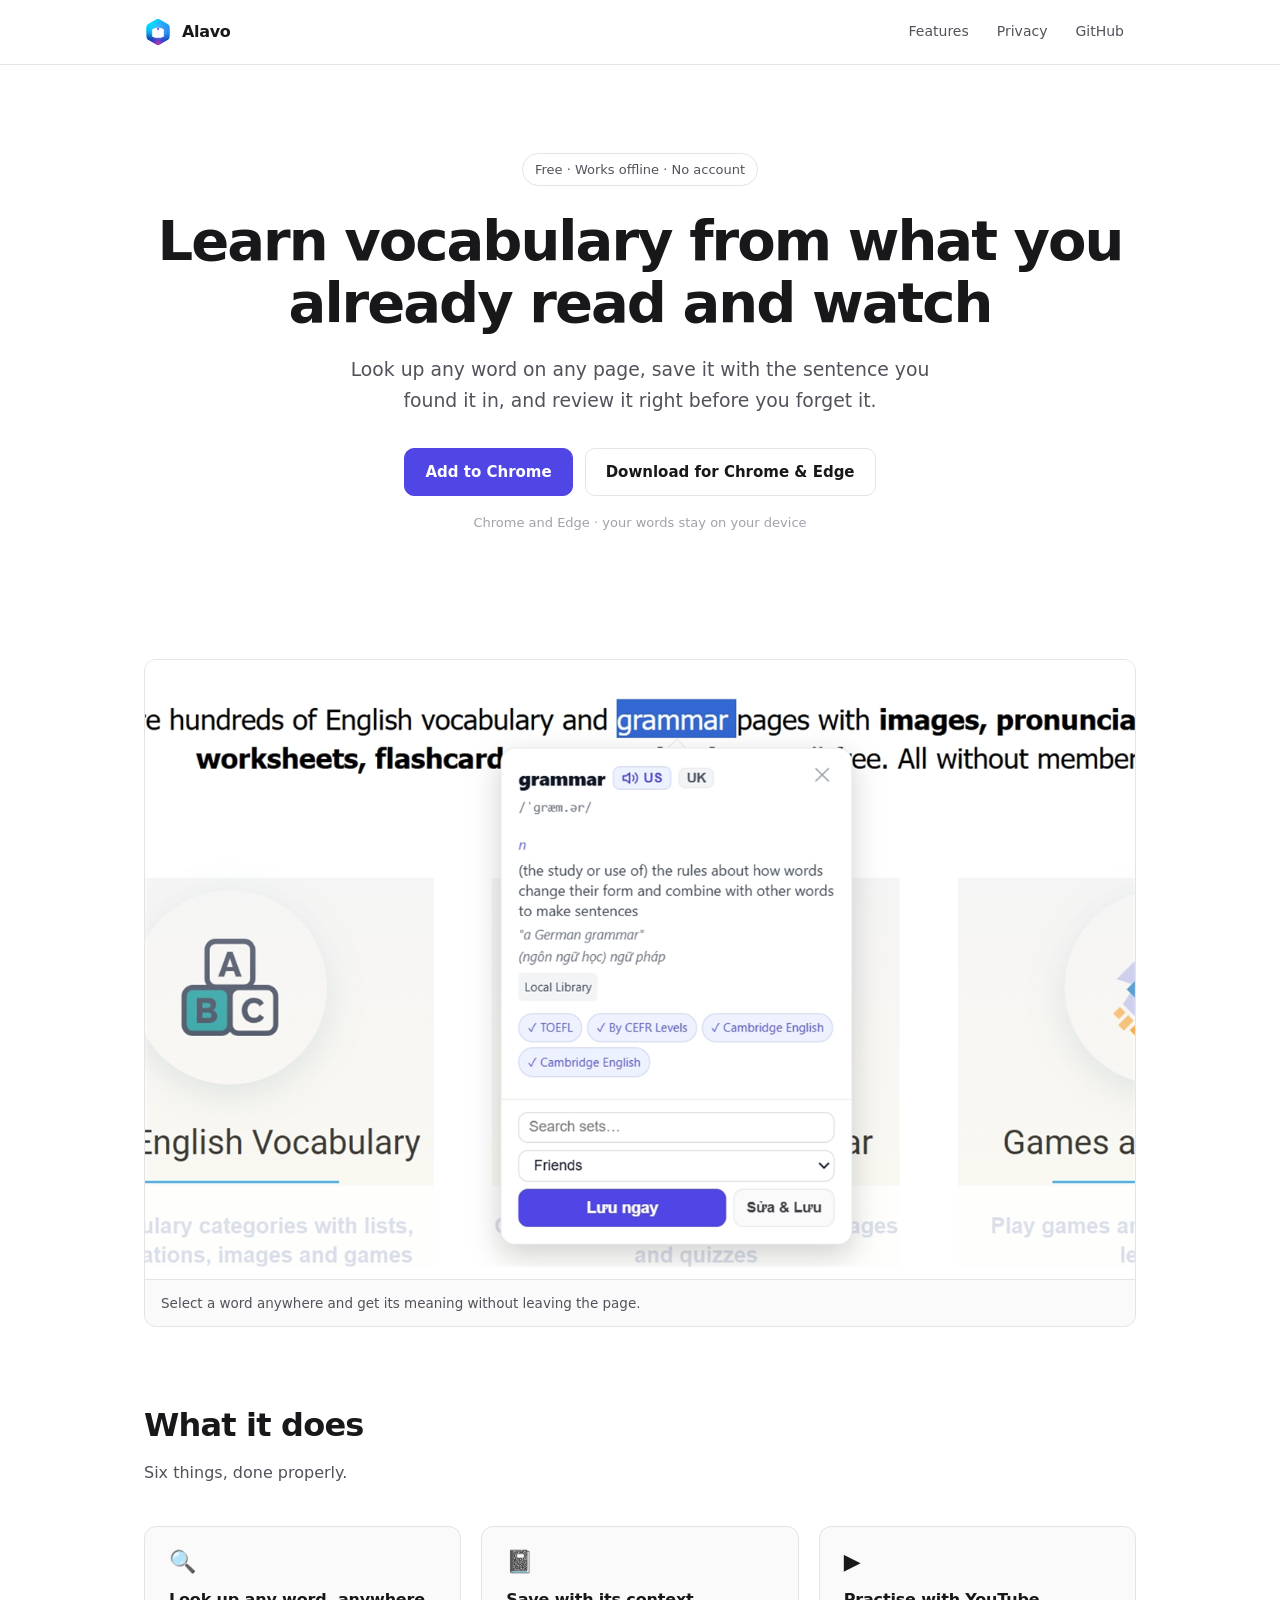
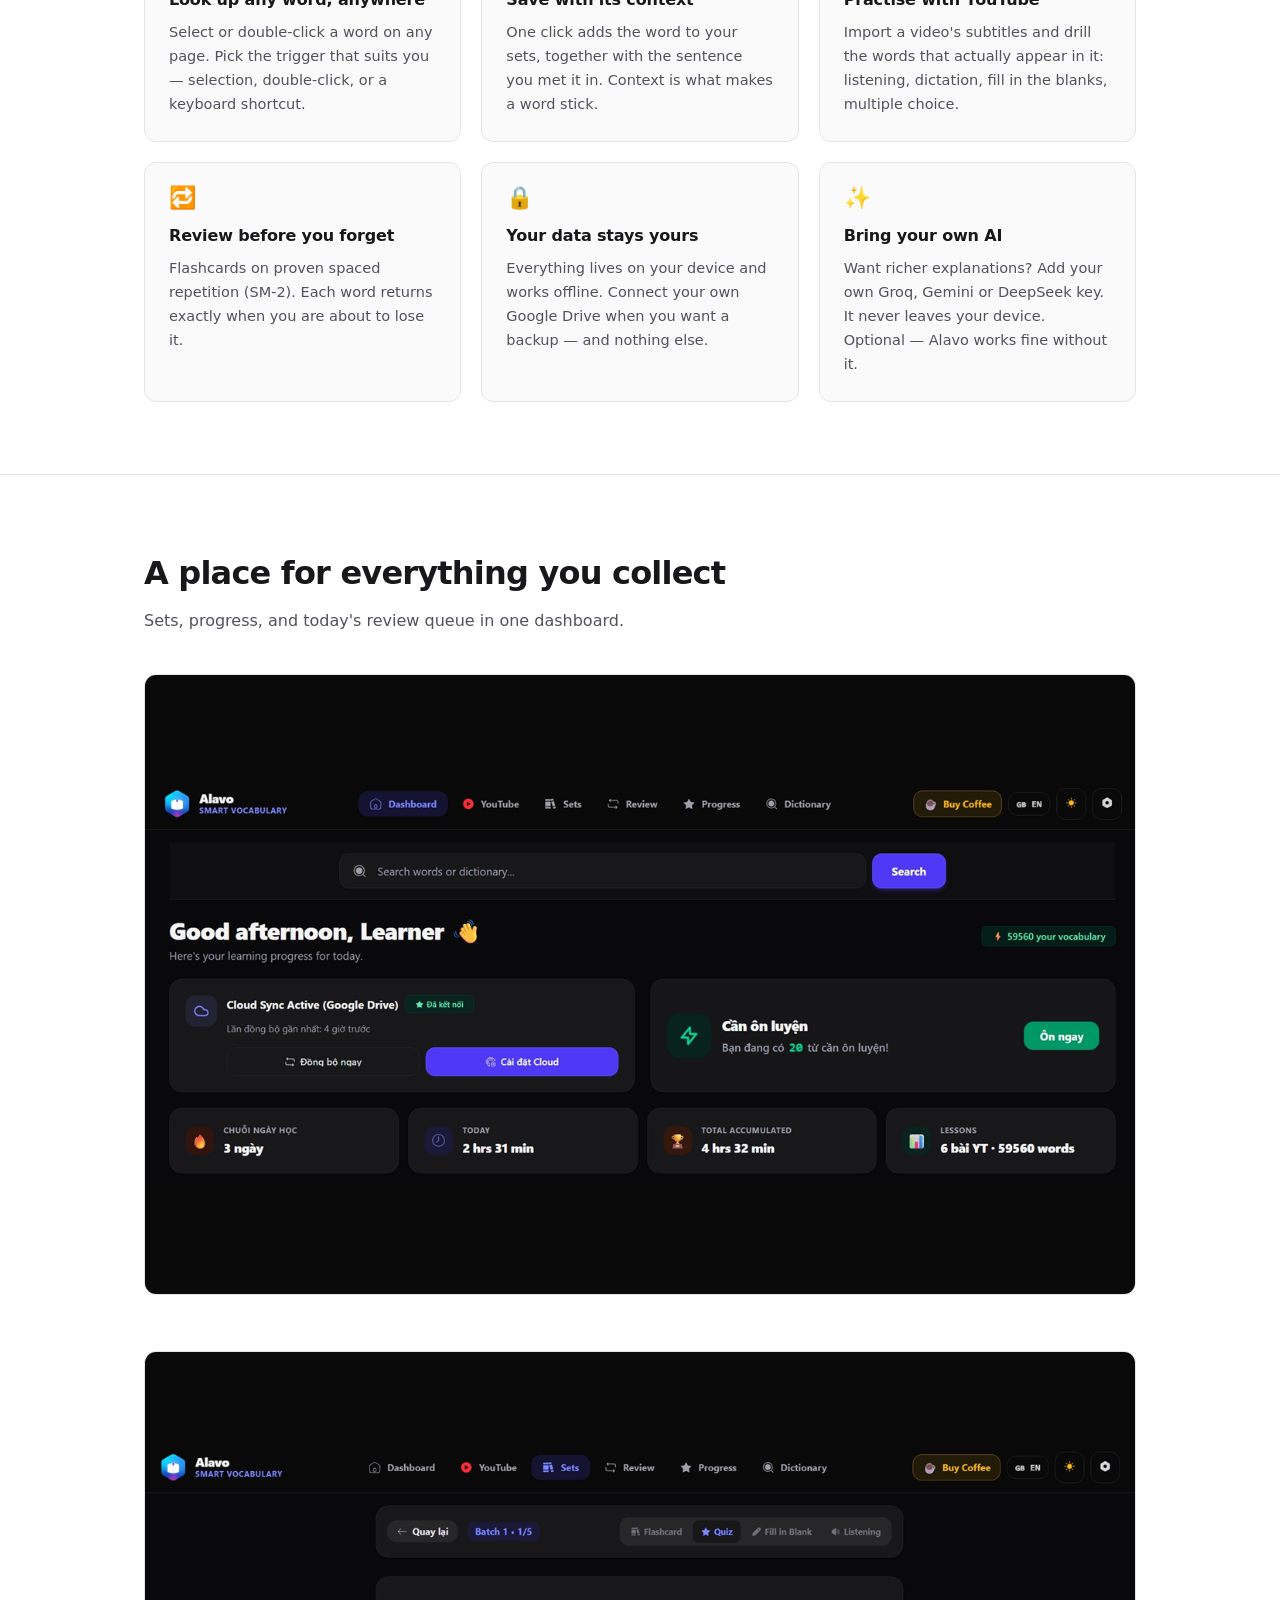
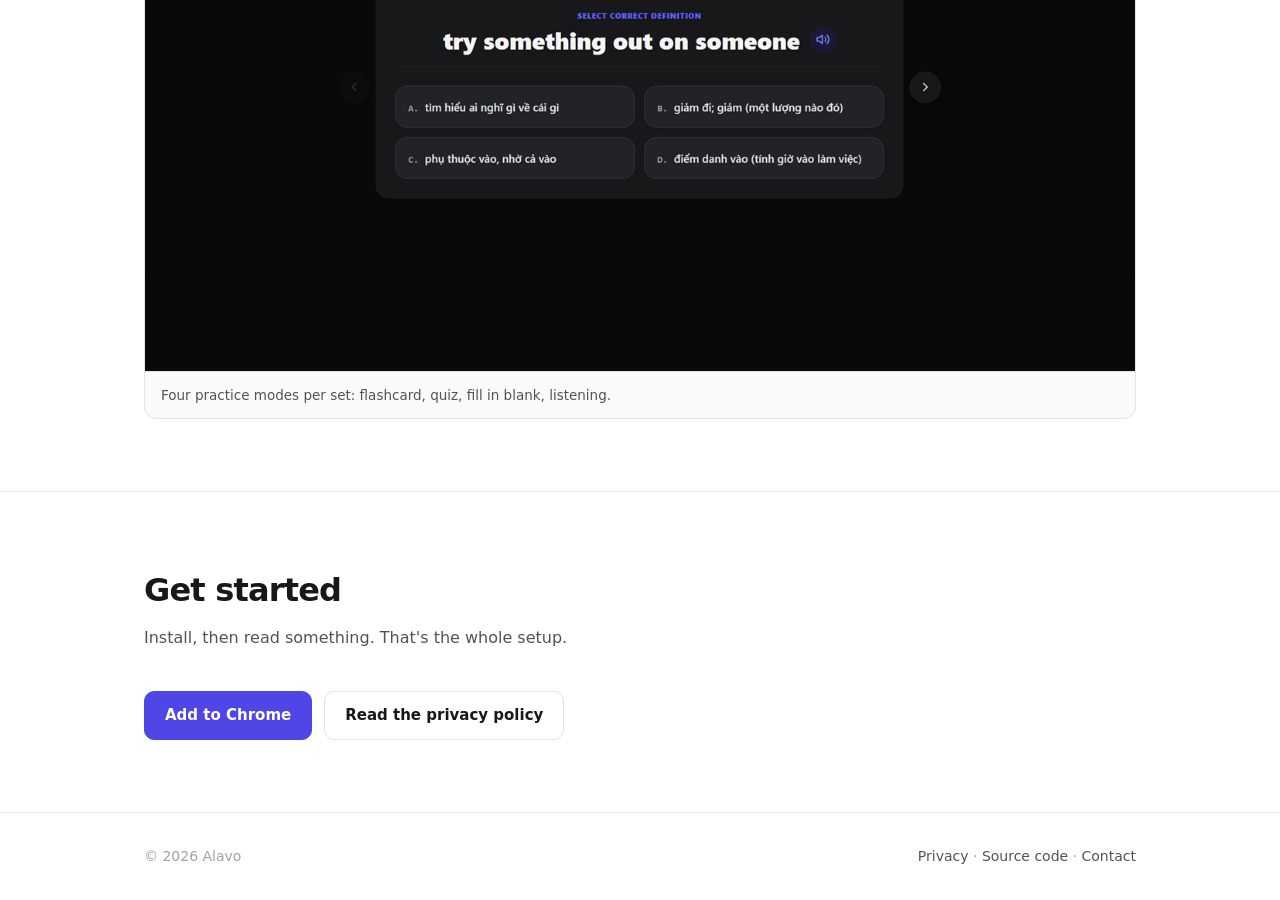
==== index.html @ e6dc589e "feat: landing page + privacy policy with GitHub Pages deploy Static site, no build step: index.html," ====
<!doctype html>
<html lang="en">
<head>
  <meta charset="utf-8">
  <meta name="viewport" content="width=device-width, initial-scale=1">
  <title>Alavo — Smart Vocabulary Learning</title>
  <meta name="description" content="Look up words on any page or YouTube video, save them to your notebook, and review each one right before you forget it. Free, offline-first, no account needed.">
  <link rel="icon" href="assets/logo.svg">
  <link rel="stylesheet" href="styles.css">
</head>
<body>

<header>
  <div class="wrap header-inner">
    <a class="brand" href="./">
      <img src="assets/logo.svg" alt="">
      Alavo
    </a>
    <nav>
      <a href="#features">Features</a>
      <a href="privacy.html">Privacy</a>
      <a href="https://github.com/HoangCaoPhi/vocabmaster-local">GitHub</a>
    </nav>
  </div>
</header>

<main>
  <div class="wrap">
    <div class="hero">
      <span class="badge">Free · Works offline · No account</span>
      <h1>Learn vocabulary from what you already read and watch</h1>
      <p class="lead">
        Look up any word on any page, save it with the sentence you found it in, and review it
        right before you forget it.
      </p>
      <div class="cta">
        <a class="btn btn-primary" href="https://chromewebstore.google.com/detail/conipkingmplphabcmllnggkppalmagj">
          Add to Chrome
        </a>
        <a class="btn btn-ghost" href="https://github.com/HoangCaoPhi/vocabmaster-local/releases/latest">
          Download for Chrome &amp; Edge
        </a>
      </div>
      <p class="cta-note">Chrome and Edge · your words stay on your device</p>
    </div>

    <figure class="shot">
      <img src="assets/shot-lookup.png" width="1280" height="800"
           alt="A word lookup card opened over a web page, showing the pronunciation, definition and a Save button.">
      <figcaption>Select a word anywhere and get its meaning without leaving the page.</figcaption>
    </figure>
  </div>

  <section id="features">
    <div class="wrap">
      <h2>What it does</h2>
      <p class="section-lead">Six things, done properly.</p>
      <div class="grid">
        <div class="card">
          <span class="icon">🔍</span>
          <h3>Look up any word, anywhere</h3>
          <p>Select or double-click a word on any page. Pick the trigger that suits you —
            selection, double-click, or a keyboard shortcut.</p>
        </div>
        <div class="card">
          <span class="icon">📓</span>
          <h3>Save with its context</h3>
          <p>One click adds the word to your sets, together with the sentence you met it in.
            Context is what makes a word stick.</p>
        </div>
        <div class="card">
          <span class="icon">▶️</span>
          <h3>Practise with YouTube</h3>
          <p>Import a video's subtitles and drill the words that actually appear in it:
            listening, dictation, fill in the blanks, multiple choice.</p>
        </div>
        <div class="card">
          <span class="icon">🔁</span>
          <h3>Review before you forget</h3>
          <p>Flashcards on proven spaced repetition (SM-2). Each word returns exactly when
            you are about to lose it.</p>
        </div>
        <div class="card">
          <span class="icon">🔒</span>
          <h3>Your data stays yours</h3>
          <p>Everything lives on your device and works offline. Connect your own Google Drive
            when you want a backup — and nothing else.</p>
        </div>
        <div class="card">
          <span class="icon">✨</span>
          <h3>Bring your own AI</h3>
          <p>Want richer explanations? Add your own Groq, Gemini or DeepSeek key. It never
            leaves your device. Optional — Alavo works fine without it.</p>
        </div>
      </div>
    </div>
  </section>

  <section>
    <div class="wrap">
      <h2>A place for everything you collect</h2>
      <p class="section-lead">Sets, progress, and today's review queue in one dashboard.</p>
      <figure class="shot" style="margin-top:0">
        <img src="assets/shot-dashboard.png" width="1280" height="800"
             alt="The Alavo dashboard showing Google Drive sync status, a learning streak, time studied and words due for review.">
      </figure>
      <figure class="shot">
        <img src="assets/shot-quiz.png" width="1280" height="800"
             alt="A quiz asking for the correct definition of an English phrase, with four answer choices.">
        <figcaption>Four practice modes per set: flashcard, quiz, fill in blank, listening.</figcaption>
      </figure>
    </div>
  </section>

  <section>
    <div class="wrap">
      <h2>Get started</h2>
      <p class="section-lead">Install, then read something. That's the whole setup.</p>
      <div class="cta" style="justify-content:flex-start">
        <a class="btn btn-primary" href="https://chromewebstore.google.com/detail/conipkingmplphabcmllnggkppalmagj">
          Add to Chrome
        </a>
        <a class="btn btn-ghost" href="privacy.html">Read the privacy policy</a>
      </div>
    </div>
  </section>
</main>

<footer>
  <div class="wrap footer-inner">
    <span>© 2026 Alavo</span>
    <span>
      <a href="privacy.html">Privacy</a> ·
      <a href="https://github.com/HoangCaoPhi/vocabmaster-local">Source code</a> ·
      <a href="mailto:hoangcaophi11061999@gmail.com">Contact</a>
    </span>
  </div>
</footer>

</body>
</html>
---- styles.css ----
*, *::before, *::after { box-sizing: border-box; }

:root {
  --bg: #ffffff;
  --bg-soft: #fafafa;
  --fg: #18181b;
  --fg-muted: #52525b;
  --fg-faint: #a1a1aa;
  --line: #e4e4e7;
  --accent: #4f46e5;
  --accent-fg: #ffffff;
  --radius: 12px;
}

@media (prefers-color-scheme: dark) {
  :root {
    --bg: #09090b;
    --bg-soft: #111113;
    --fg: #fafafa;
    --fg-muted: #a1a1aa;
    --fg-faint: #52525b;
    --line: #27272a;
    --accent: #6d63f2;
  }
}

html { -webkit-text-size-adjust: 100%; }

body {
  margin: 0;
  background: var(--bg);
  color: var(--fg);
  font-family: "Inter", "Segoe UI", system-ui, -apple-system, sans-serif;
  font-size: 16px;
  line-height: 1.65;
  -webkit-font-smoothing: antialiased;
}

a { color: inherit; }

.wrap { width: 100%; max-width: 1040px; margin: 0 auto; padding: 0 24px; }

/* ---------- header ---------- */

header {
  position: sticky;
  top: 0;
  z-index: 10;
  background: color-mix(in srgb, var(--bg) 82%, transparent);
  backdrop-filter: blur(12px);
  border-bottom: 1px solid var(--line);
}

.header-inner {
  display: flex;
  align-items: center;
  justify-content: space-between;
  gap: 16px;
  height: 64px;
}

.brand {
  display: flex;
  align-items: center;
  gap: 10px;
  font-weight: 650;
  letter-spacing: -0.02em;
  text-decoration: none;
}

.brand img { width: 28px; height: 28px; }

nav { display: flex; align-items: center; gap: 4px; }

nav a {
  padding: 7px 12px;
  border-radius: 8px;
  color: var(--fg-muted);
  font-size: 14px;
  text-decoration: none;
  transition: background-color .15s, color .15s;
}

nav a:hover { background: var(--bg-soft); color: var(--fg); }

/* ---------- buttons ---------- */

.btn {
  display: inline-flex;
  align-items: center;
  gap: 8px;
  padding: 11px 20px;
  border: 1px solid var(--line);
  border-radius: 10px;
  font-size: 15px;
  font-weight: 550;
  text-decoration: none;
  transition: background-color .15s, border-color .15s, transform .15s;
}

.btn:hover { transform: translateY(-1px); }

.btn-primary {
  background: var(--accent);
  border-color: var(--accent);
  color: var(--accent-fg);
}

.btn-ghost:hover { background: var(--bg-soft); }

/* ---------- hero ---------- */

.hero { padding: 88px 0 56px; text-align: center; }

.badge {
  display: inline-block;
  margin-bottom: 24px;
  padding: 5px 12px;
  border: 1px solid var(--line);
  border-radius: 999px;
  color: var(--fg-muted);
  font-size: 13px;
}

h1 {
  margin: 0 0 20px;
  font-size: clamp(2.25rem, 6vw, 3.5rem);
  font-weight: 700;
  letter-spacing: -0.035em;
  line-height: 1.1;
}

.lead {
  margin: 0 auto 32px;
  max-width: 620px;
  color: var(--fg-muted);
  font-size: clamp(1rem, 2.5vw, 1.175rem);
}

.cta { display: flex; flex-wrap: wrap; gap: 12px; justify-content: center; }

.cta-note { margin-top: 16px; color: var(--fg-faint); font-size: 13px; }

/* ---------- shots ---------- */

.shot {
  margin: 56px 0 0;
  border: 1px solid var(--line);
  border-radius: var(--radius);
  overflow: hidden;
  background: var(--bg-soft);
}

.shot img { display: block; width: 100%; height: auto; }

.shot figcaption {
  padding: 12px 16px;
  border-top: 1px solid var(--line);
  color: var(--fg-muted);
  font-size: 13.5px;
}

/* ---------- sections ---------- */

section { padding: 72px 0; }

section + section { border-top: 1px solid var(--line); }

h2 {
  margin: 0 0 8px;
  font-size: clamp(1.5rem, 4vw, 2rem);
  font-weight: 680;
  letter-spacing: -0.025em;
}

.section-lead { margin: 0 0 40px; color: var(--fg-muted); }

.grid {
  display: grid;
  gap: 20px;
  grid-template-columns: repeat(auto-fit, minmax(260px, 1fr));
}

.card {
  padding: 24px;
  border: 1px solid var(--line);
  border-radius: var(--radius);
  background: var(--bg-soft);
}

.card h3 {
  margin: 0 0 8px;
  font-size: 16px;
  font-weight: 620;
  letter-spacing: -0.01em;
}

.card p { margin: 0; color: var(--fg-muted); font-size: 14.5px; }

.card .icon { display: block; margin-bottom: 14px; font-size: 22px; line-height: 1; }

/* ---------- prose (privacy) ---------- */

.prose { max-width: 720px; padding: 64px 0 88px; }

.prose h1 { font-size: clamp(1.875rem, 5vw, 2.5rem); }

.prose h2 { margin: 44px 0 12px; font-size: 1.25rem; }

.prose p, .prose li { color: var(--fg-muted); }

.prose strong { color: var(--fg); font-weight: 600; }

.prose a { color: var(--accent); text-decoration-thickness: 1px; text-underline-offset: 2px; }

.prose ul { padding-left: 22px; }

.prose li { margin-bottom: 8px; }

.updated { color: var(--fg-faint); font-size: 14px; }

table {
  width: 100%;
  margin: 20px 0;
  border-collapse: collapse;
  font-size: 14.5px;
}

th, td {
  padding: 10px 12px;
  border: 1px solid var(--line);
  text-align: left;
  vertical-align: top;
}

th { background: var(--bg-soft); font-weight: 600; }

td { color: var(--fg-muted); }

/* ---------- footer ---------- */

footer {
  padding: 32px 0;
  border-top: 1px solid var(--line);
  color: var(--fg-faint);
  font-size: 14px;
}

.footer-inner {
  display: flex;
  flex-wrap: wrap;
  gap: 8px 20px;
  align-items: center;
  justify-content: space-between;
}

footer a { color: var(--fg-muted); text-decoration: none; }

footer a:hover { color: var(--fg); }
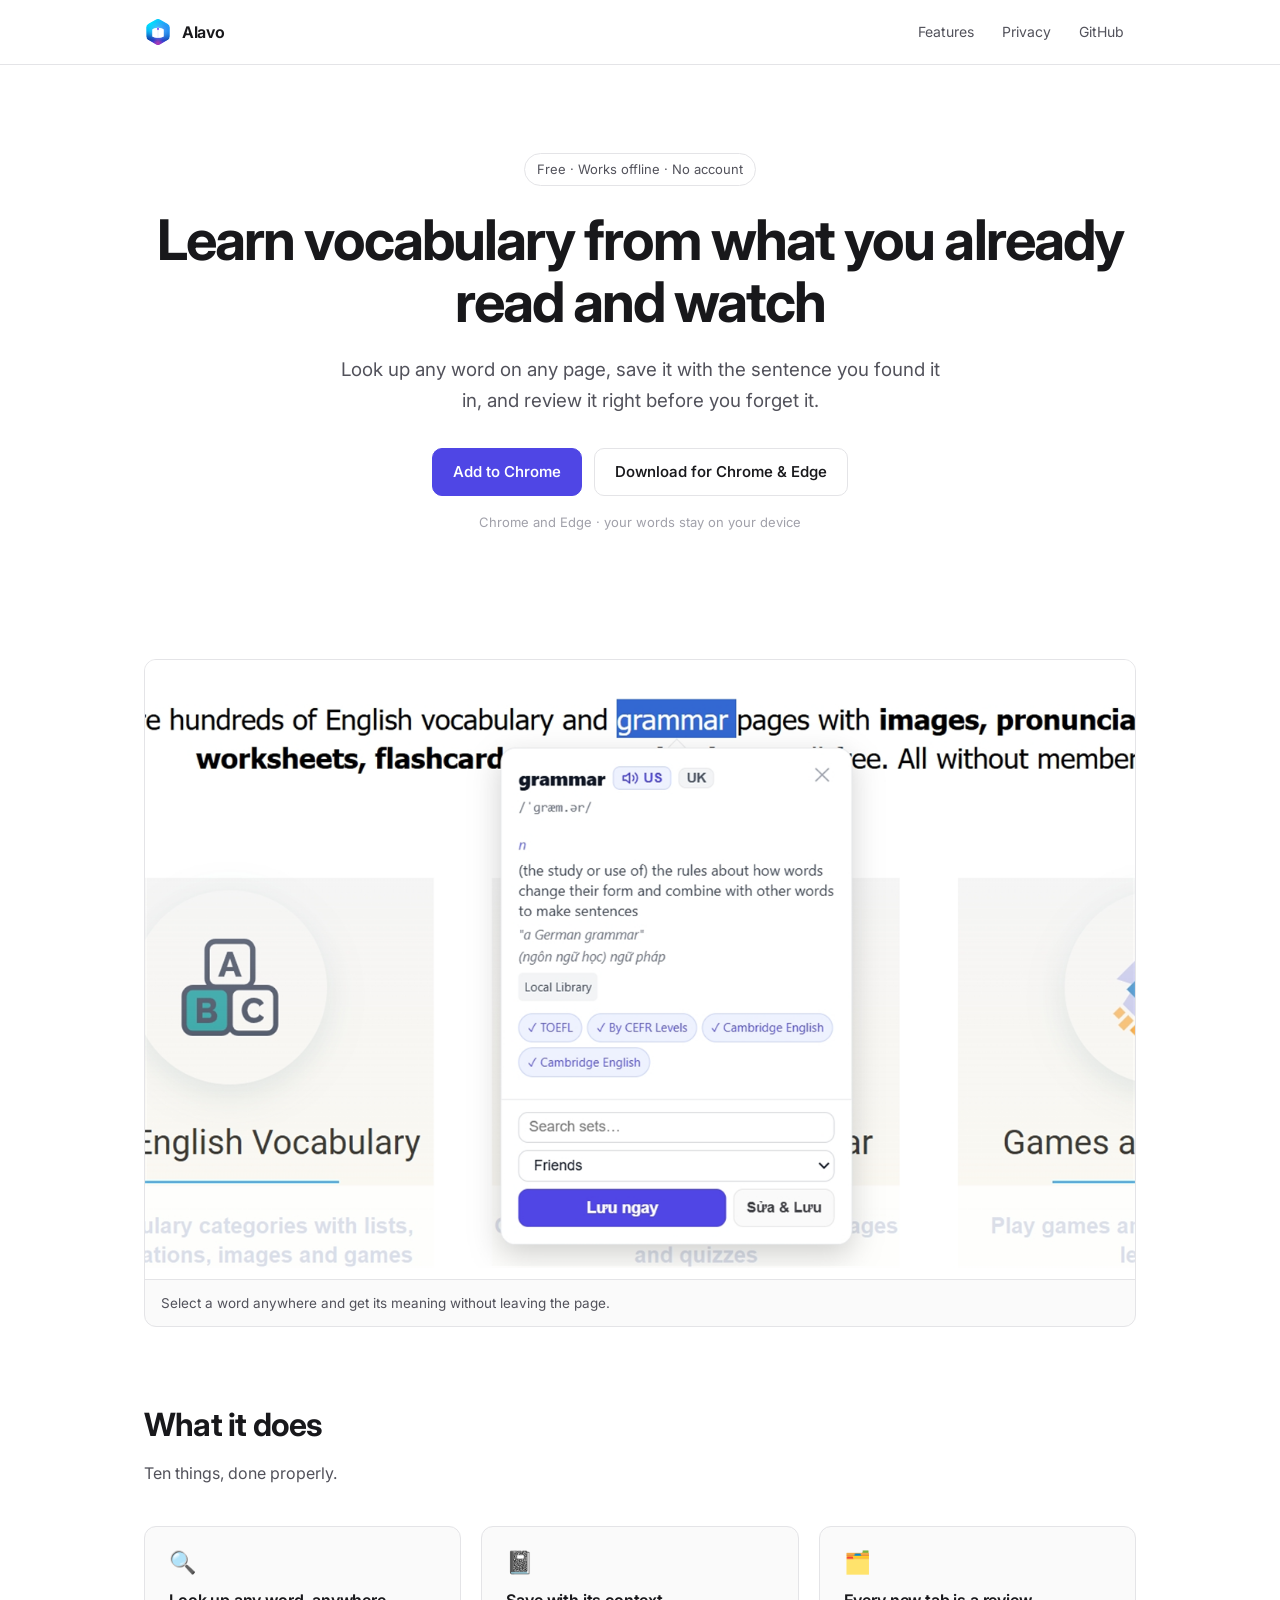
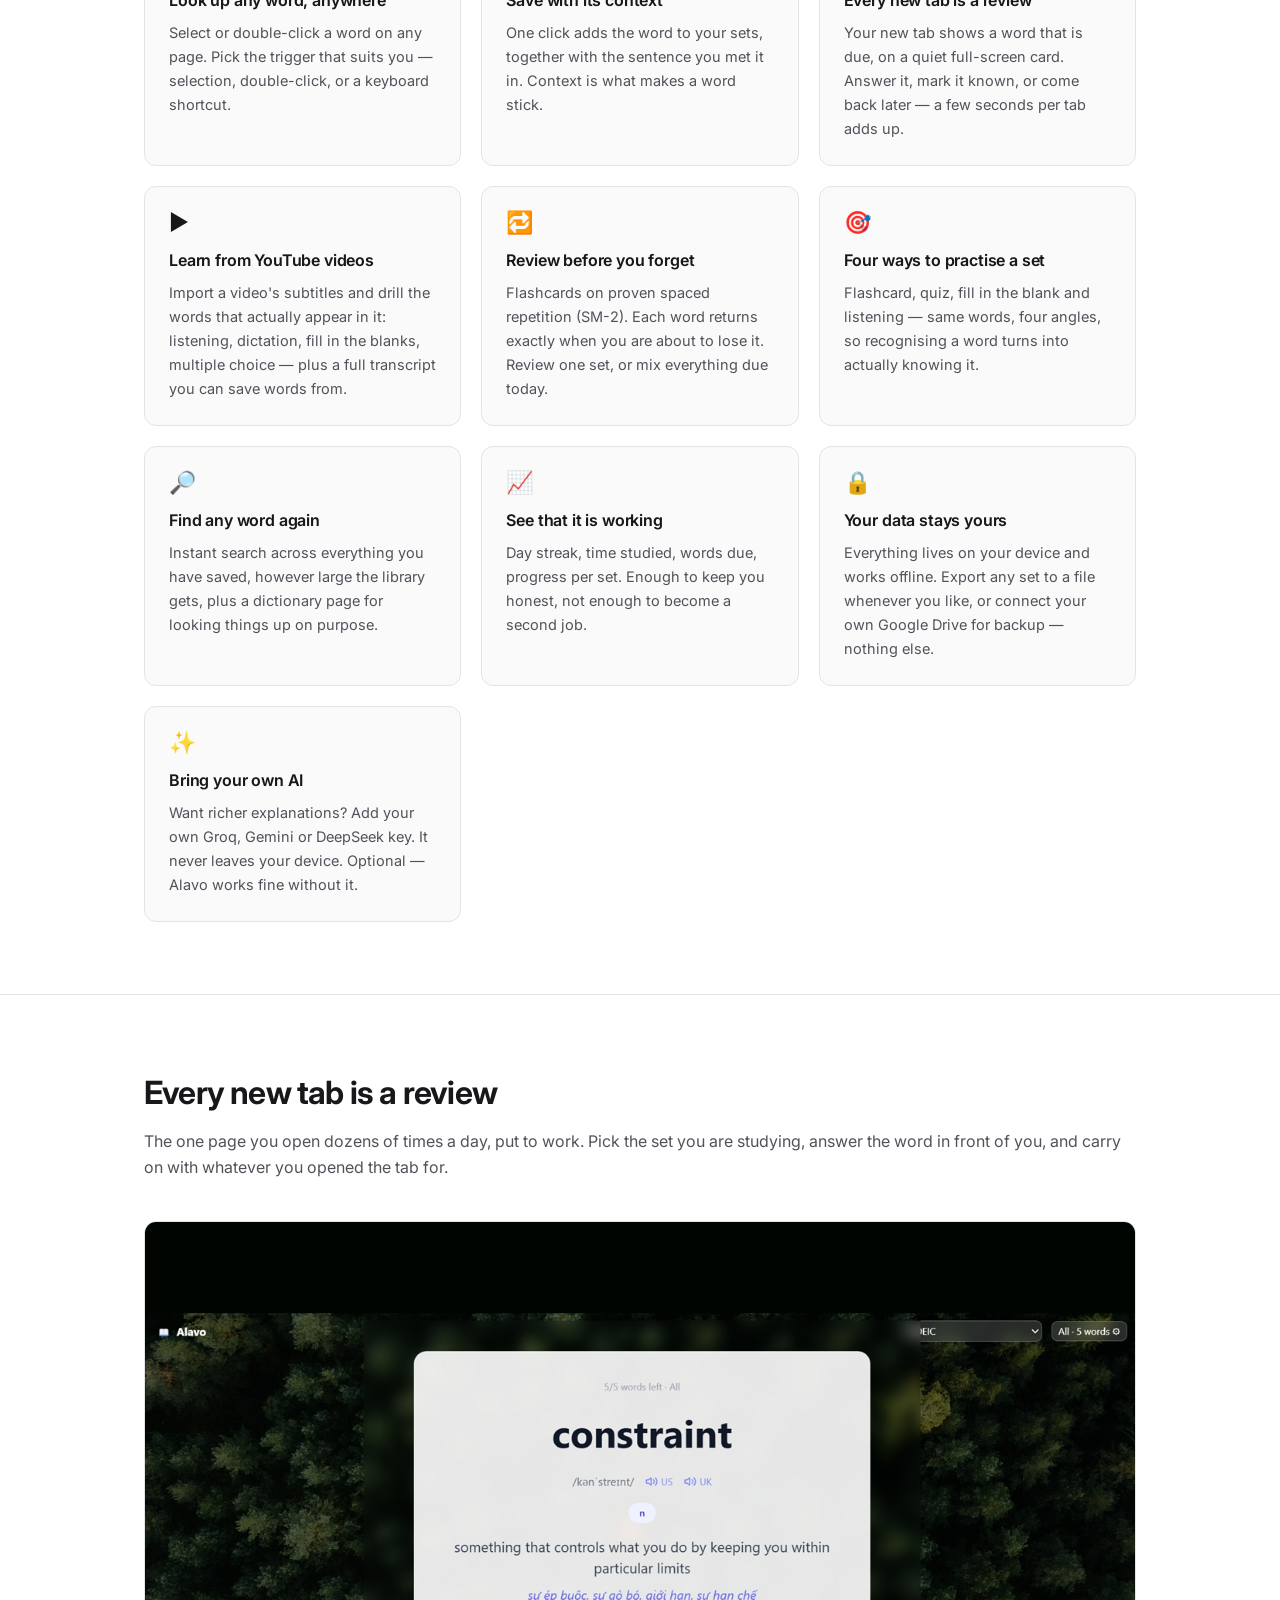
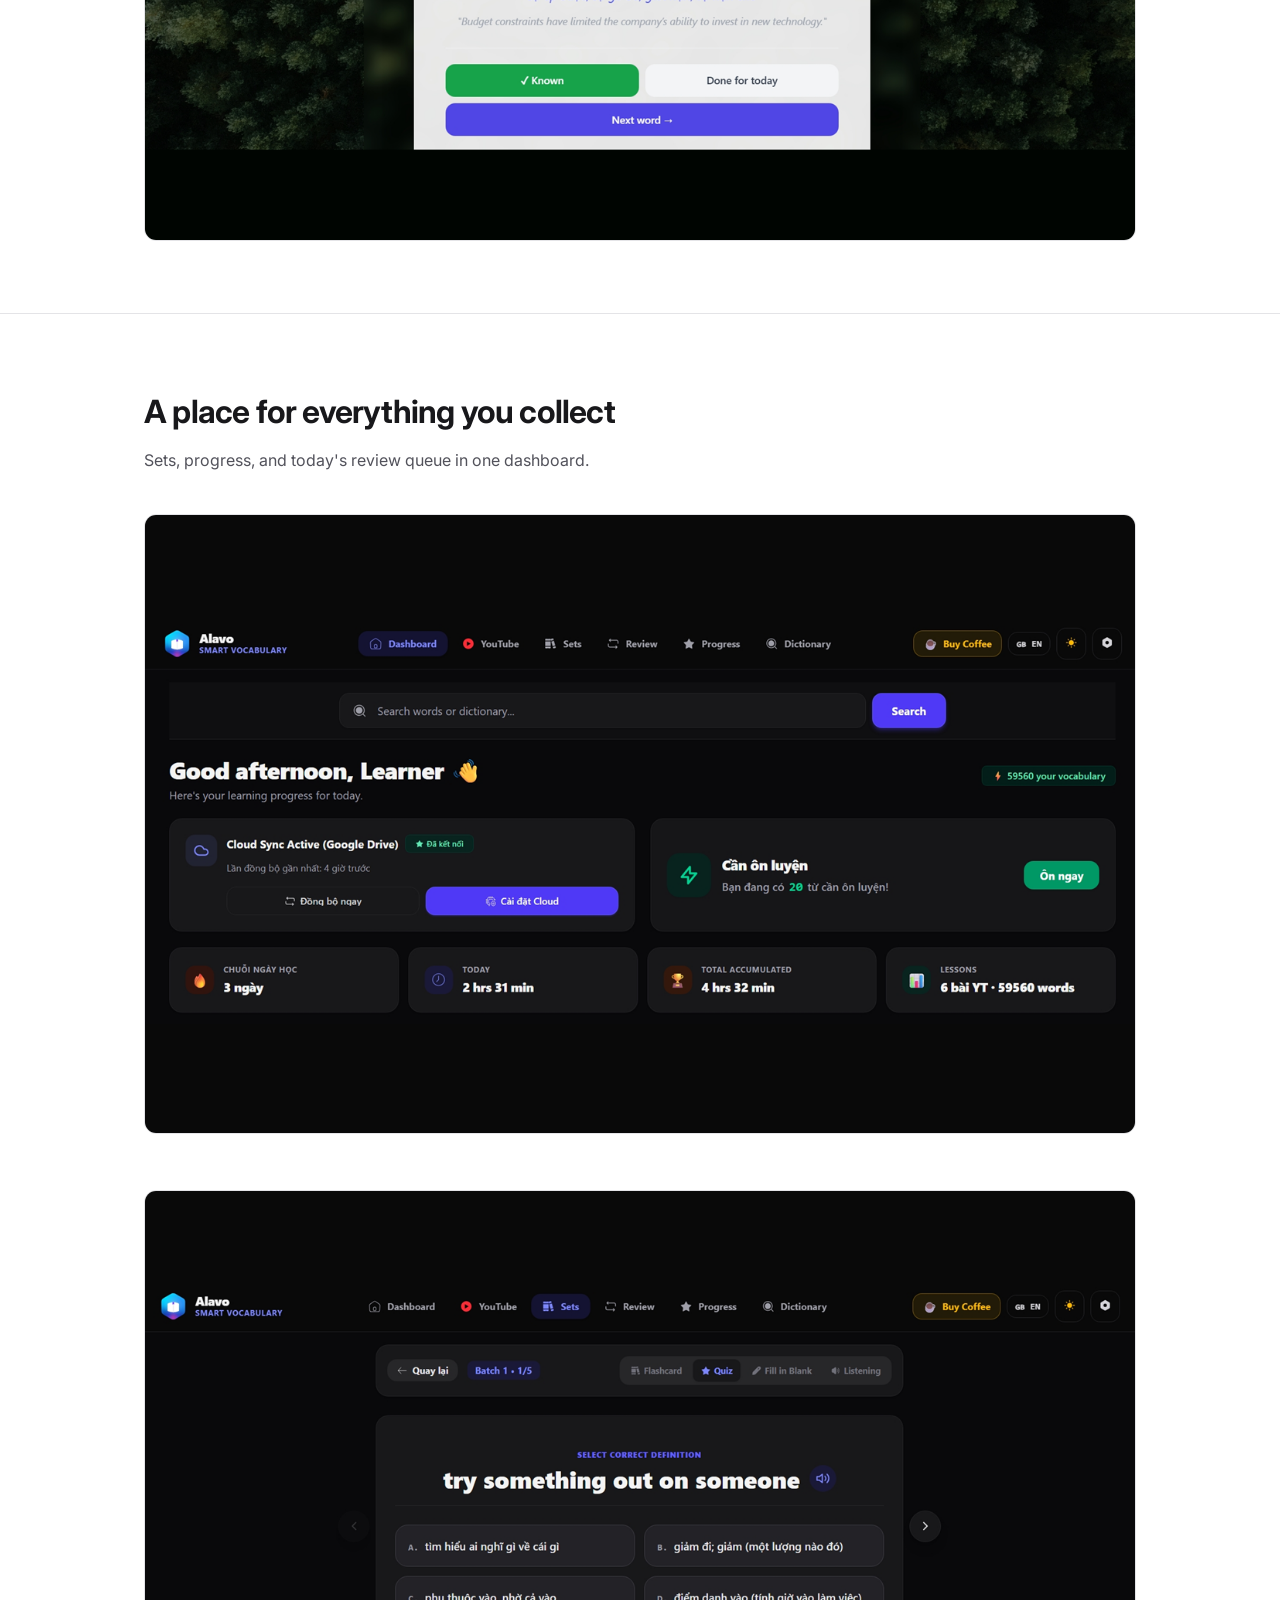
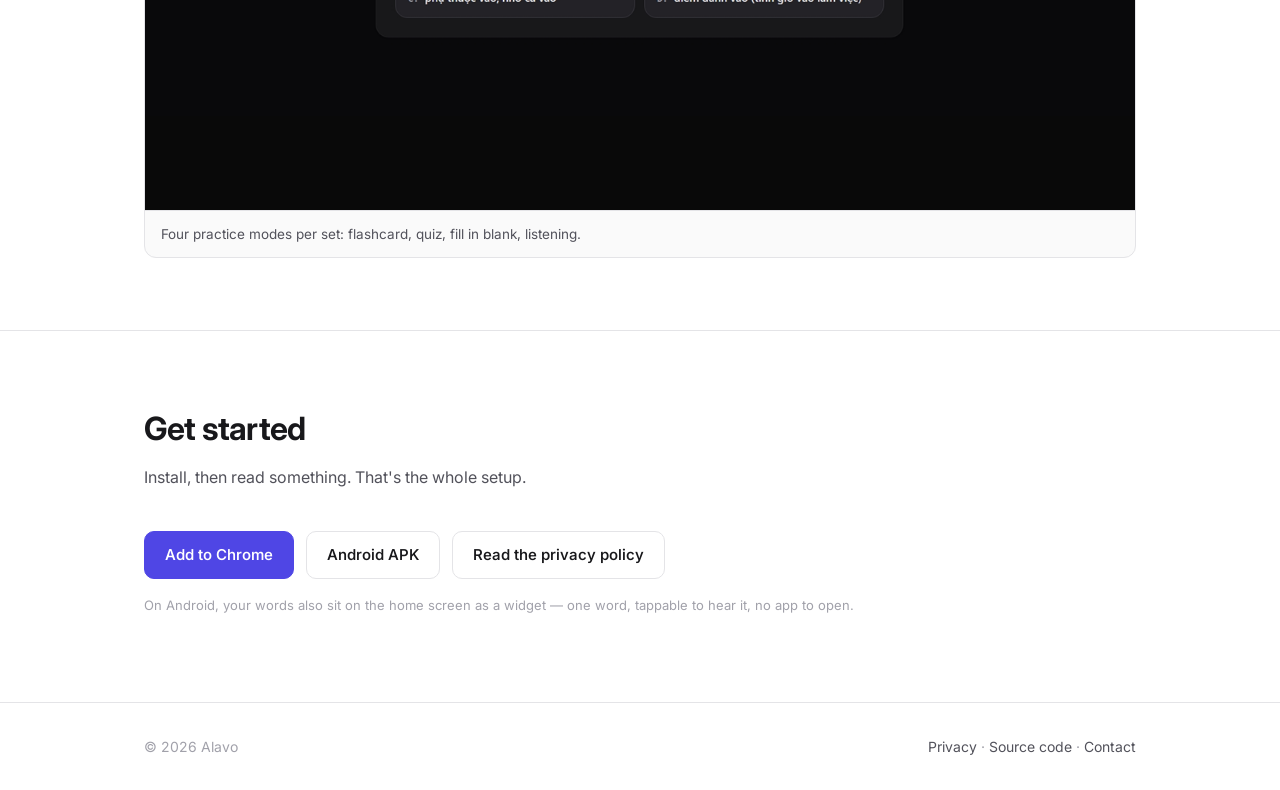
==== commit 8ab65f63: "feat: cover new tab review, practice modes, search, progress and Android Co-Authored-By: Claude Opus" ====
--- a/index.html
+++ b/index.html
@@ -54,7 +54,7 @@
   <section id="features">
     <div class="wrap">
       <h2>What it does</h2>
-      <p class="section-lead">Six things, done properly.</p>
+      <p class="section-lead">Ten things, done properly.</p>
       <div class="grid">
         <div class="card">
           <span class="icon">🔍</span>
@@ -69,22 +69,47 @@
             Context is what makes a word stick.</p>
         </div>
         <div class="card">
+          <span class="icon">🗂️</span>
+          <h3>Every new tab is a review</h3>
+          <p>Your new tab shows a word that is due, on a quiet full-screen card. Answer it,
+            mark it known, or come back later — a few seconds per tab adds up.</p>
+        </div>
+        <div class="card">
           <span class="icon">▶️</span>
-          <h3>Practise with YouTube</h3>
+          <h3>Learn from YouTube videos</h3>
           <p>Import a video's subtitles and drill the words that actually appear in it:
-            listening, dictation, fill in the blanks, multiple choice.</p>
+            listening, dictation, fill in the blanks, multiple choice — plus a full transcript
+            you can save words from.</p>
         </div>
         <div class="card">
           <span class="icon">🔁</span>
           <h3>Review before you forget</h3>
-          <p>Flashcards on proven spaced repetition (SM-2). Each word returns exactly when
-            you are about to lose it.</p>
+          <p>Flashcards on proven spaced repetition (SM-2). Each word returns exactly when you
+            are about to lose it. Review one set, or mix everything due today.</p>
+        </div>
+        <div class="card">
+          <span class="icon">🎯</span>
+          <h3>Four ways to practise a set</h3>
+          <p>Flashcard, quiz, fill in the blank and listening — same words, four angles, so
+            recognising a word turns into actually knowing it.</p>
+        </div>
+        <div class="card">
+          <span class="icon">🔎</span>
+          <h3>Find any word again</h3>
+          <p>Instant search across everything you have saved, however large the library gets,
+            plus a dictionary page for looking things up on purpose.</p>
+        </div>
+        <div class="card">
+          <span class="icon">📈</span>
+          <h3>See that it is working</h3>
+          <p>Day streak, time studied, words due, progress per set. Enough to keep you honest,
+            not enough to become a second job.</p>
         </div>
         <div class="card">
           <span class="icon">🔒</span>
           <h3>Your data stays yours</h3>
-          <p>Everything lives on your device and works offline. Connect your own Google Drive
-            when you want a backup — and nothing else.</p>
+          <p>Everything lives on your device and works offline. Export any set to a file
+            whenever you like, or connect your own Google Drive for backup — nothing else.</p>
         </div>
         <div class="card">
           <span class="icon">✨</span>
@@ -93,6 +118,20 @@
             leaves your device. Optional — Alavo works fine without it.</p>
         </div>
       </div>
+    </div>
+  </section>
+
+  <section>
+    <div class="wrap">
+      <h2>Every new tab is a review</h2>
+      <p class="section-lead">
+        The one page you open dozens of times a day, put to work. Pick the set you are studying,
+        answer the word in front of you, and carry on with whatever you opened the tab for.
+      </p>
+      <figure class="shot" style="margin-top:0">
+        <img src="assets/shot-newtab.png" width="1280" height="800"
+             alt="The Alavo new tab page showing a vocabulary card for the word constraint, with pronunciation, definition, translation, an example sentence and buttons to mark it known or move to the next word.">
+      </figure>
     </div>
   </section>
 
@@ -120,8 +159,15 @@
         <a class="btn btn-primary" href="https://chromewebstore.google.com/detail/conipkingmplphabcmllnggkppalmagj">
           Add to Chrome
         </a>
+        <a class="btn btn-ghost" href="https://github.com/HoangCaoPhi/vocabmaster-local/releases/latest">
+          Android APK
+        </a>
         <a class="btn btn-ghost" href="privacy.html">Read the privacy policy</a>
       </div>
+      <p class="cta-note">
+        On Android, your words also sit on the home screen as a widget — one word, tappable to
+        hear it, no app to open.
+      </p>
     </div>
   </section>
 </main>
--- a/styles.css
+++ b/styles.css
@@ -1,3 +1,7 @@
+/* Cùng font với UI của app (apps/extension/entrypoints/style.css) để trang giới thiệu và
+   các ảnh chụp bên dưới không lệch mặt chữ. */
+@import url('https://fonts.googleapis.com/css2?family=Inter:wght@400;500;600;700&display=swap');
+
 *, *::before, *::after { box-sizing: border-box; }
 
 :root {
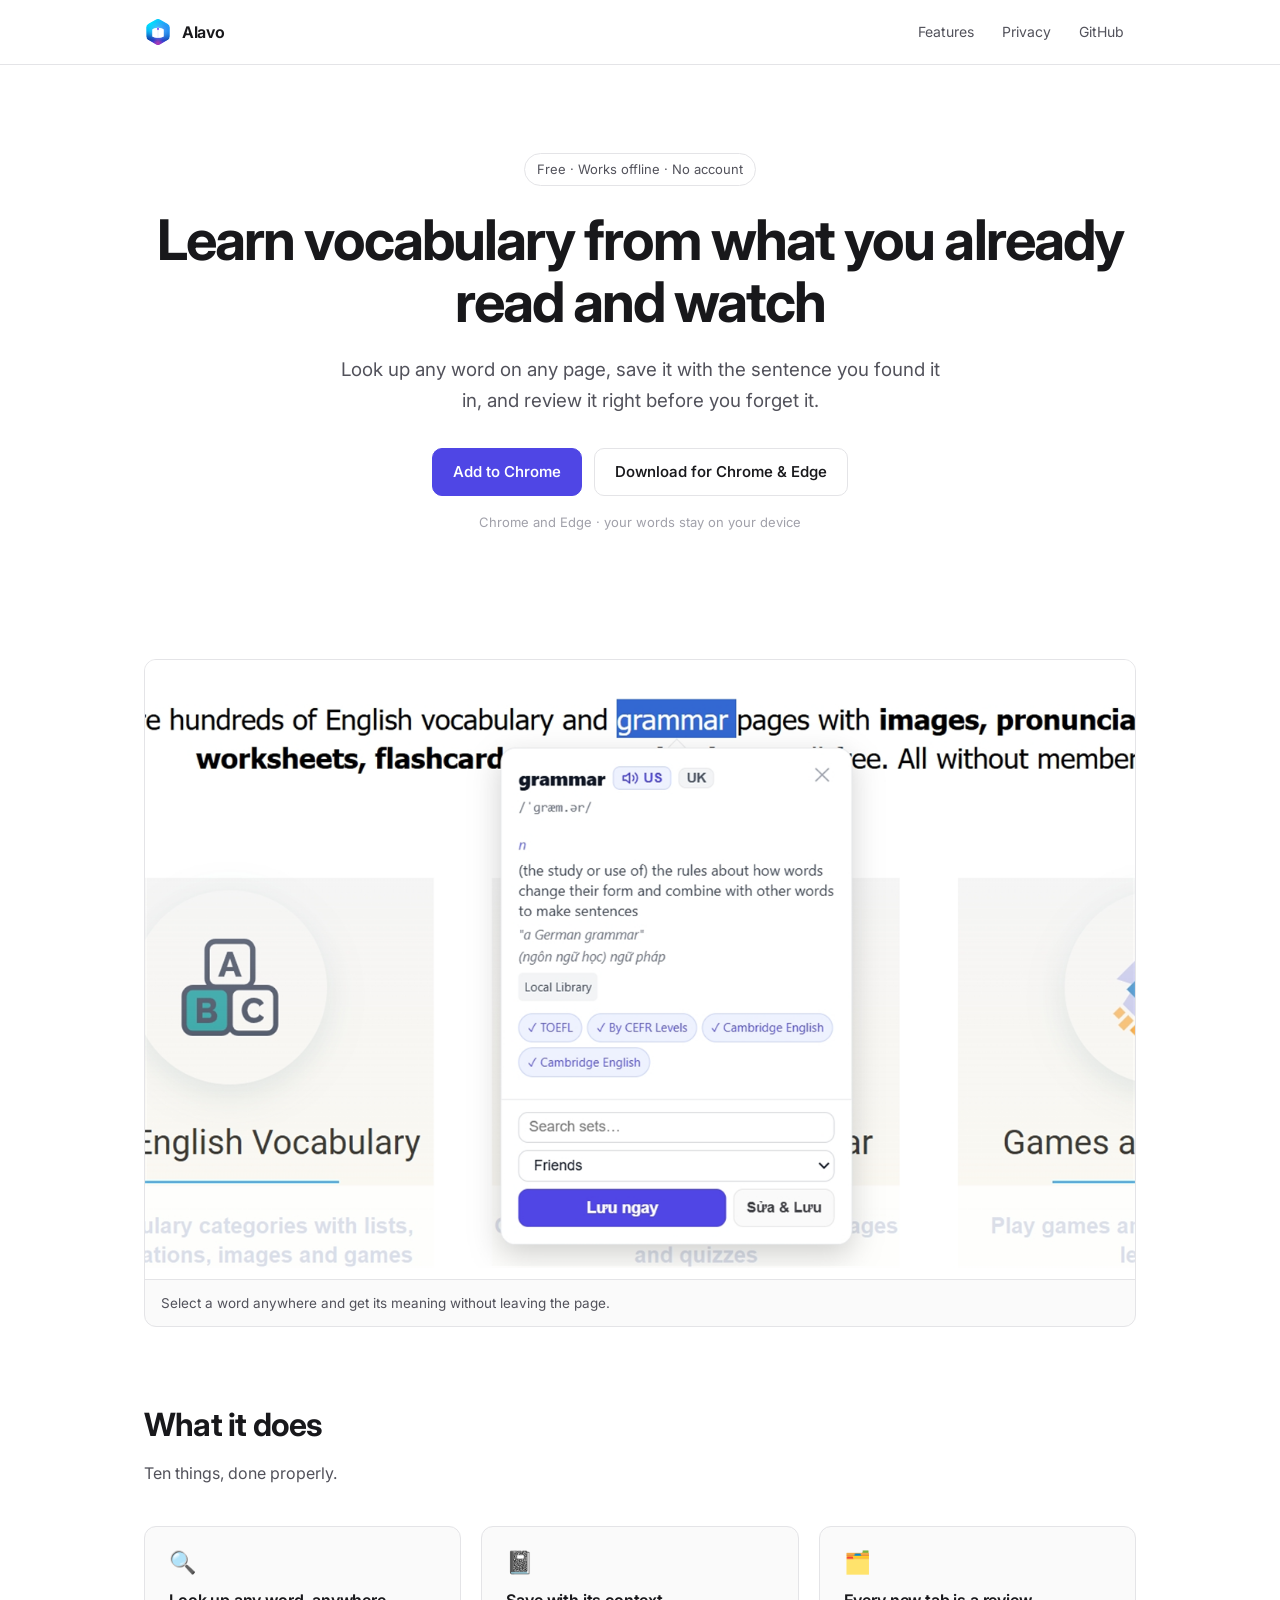
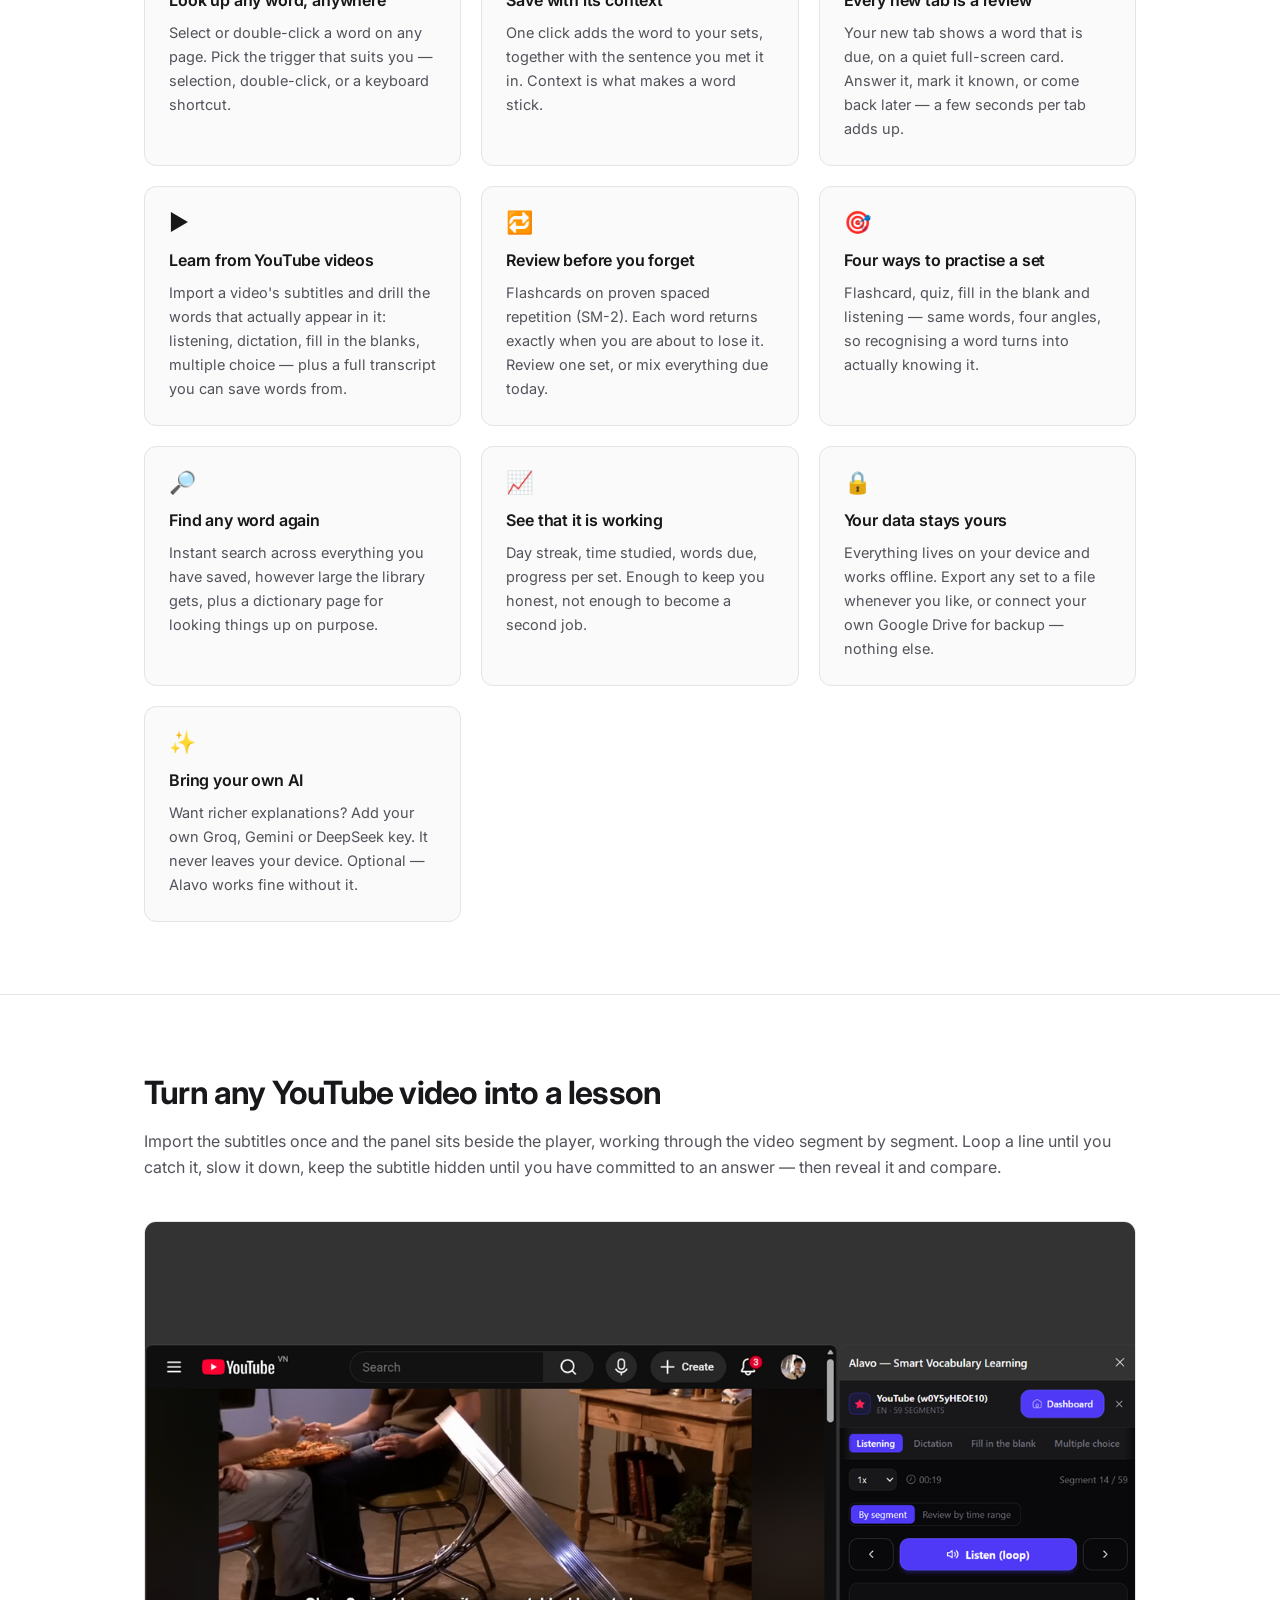
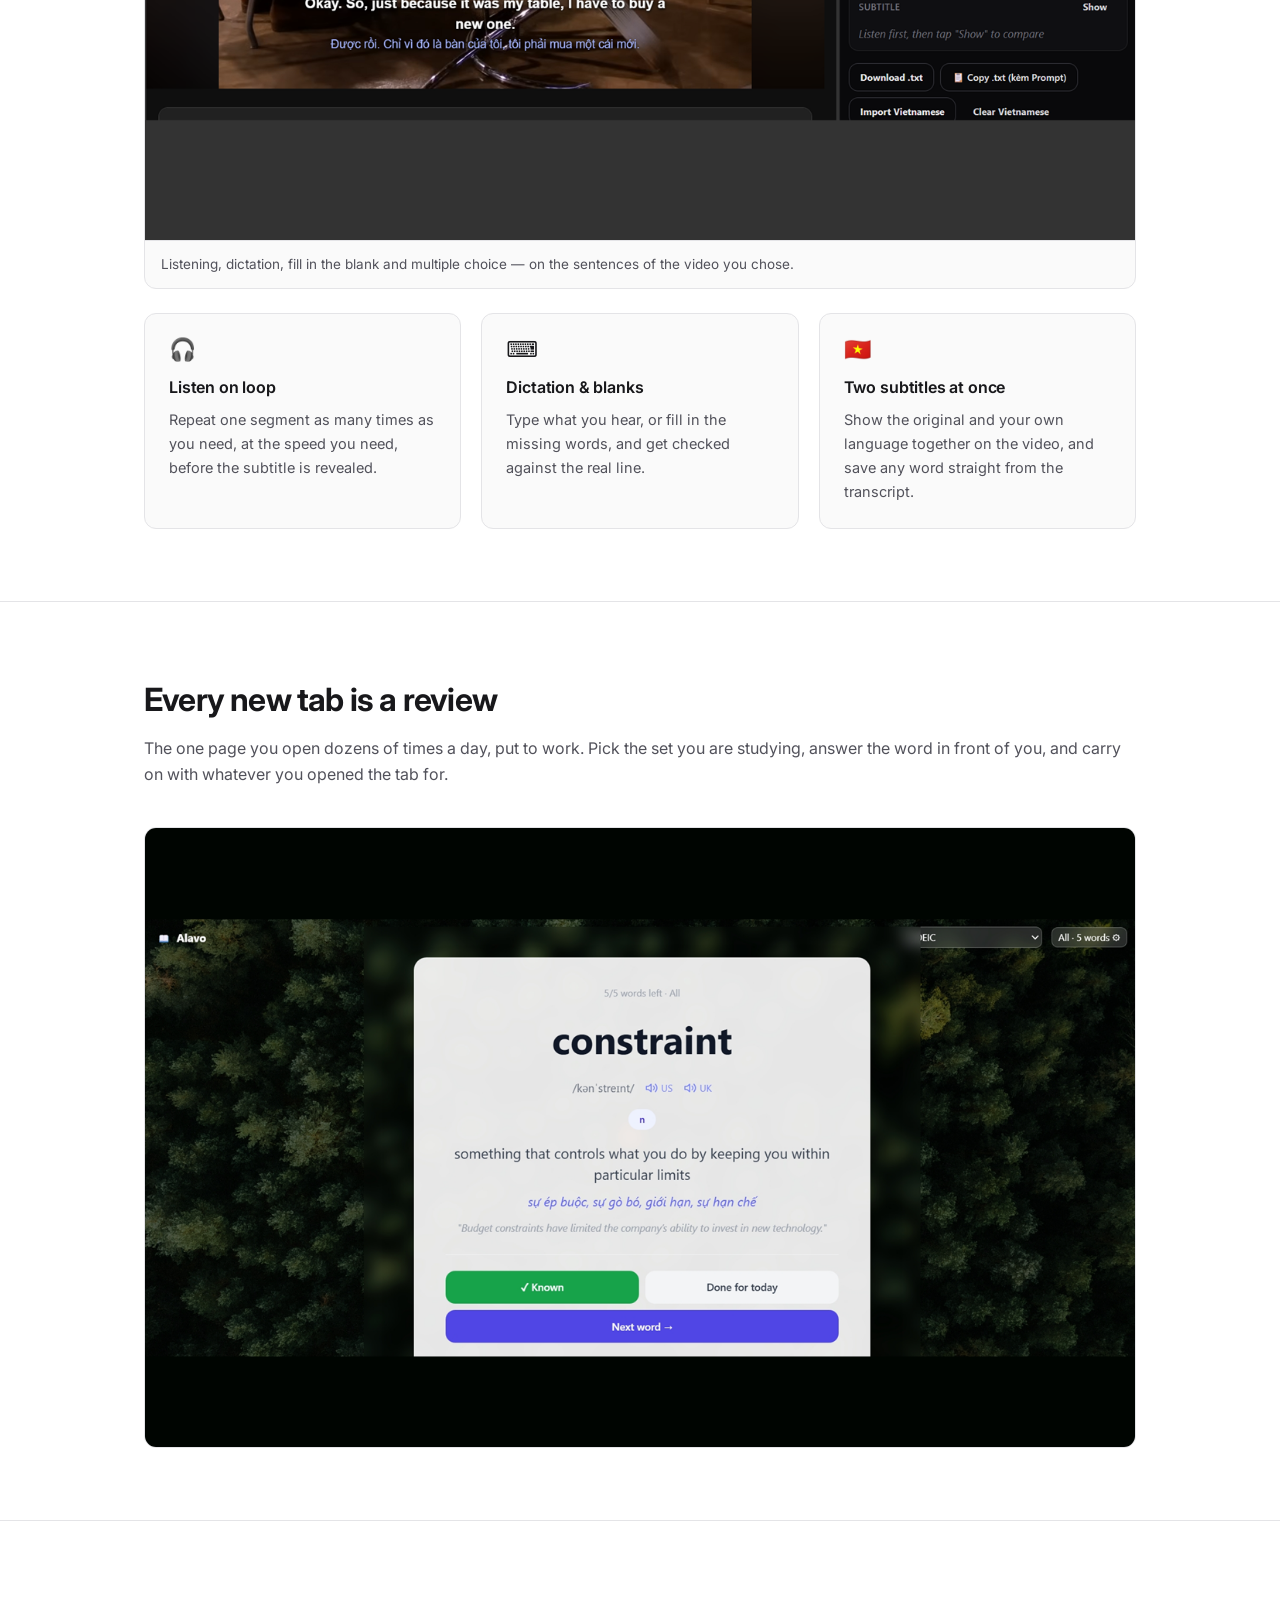
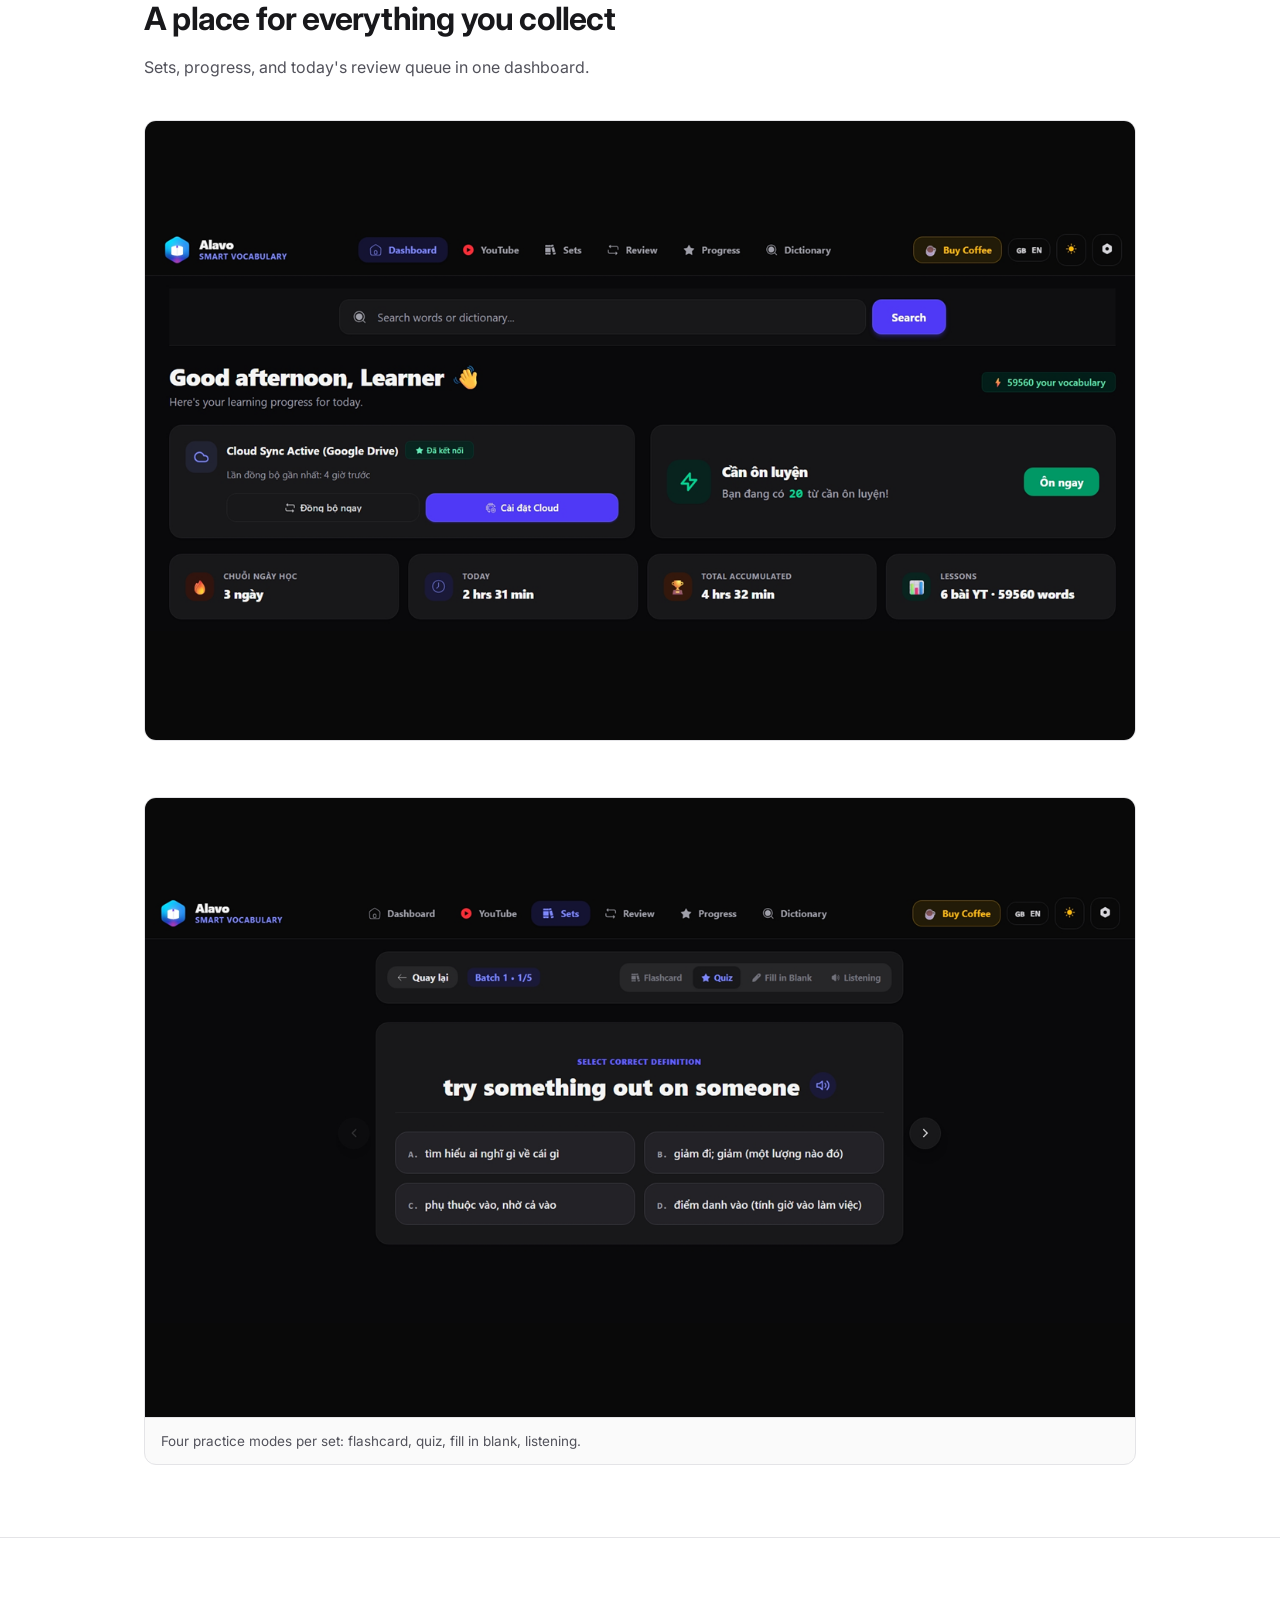
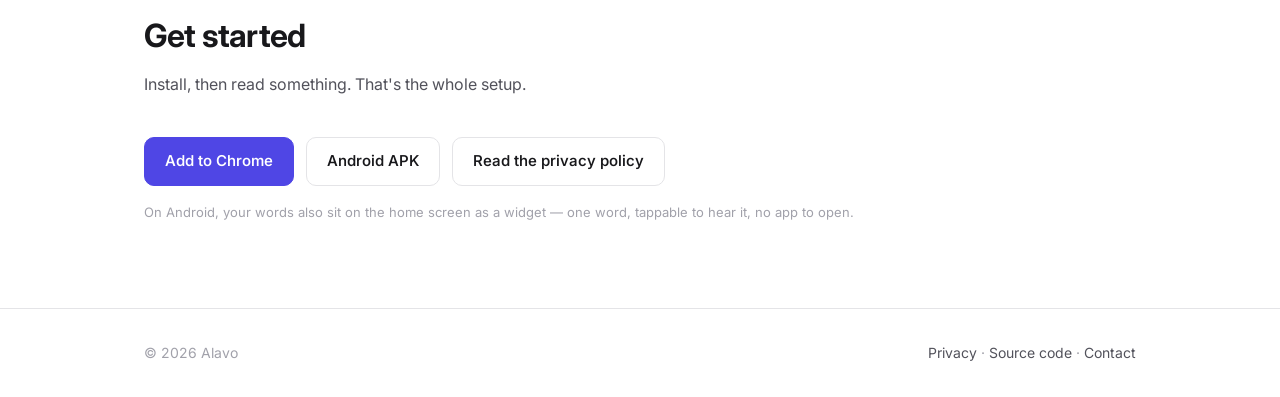
==== commit c9dfec2f: "feat: dedicated YouTube practice section with side-panel screenshot Co-Authored-By: Claude Opus 5 (1" ====
--- a/index.html
+++ b/index.html
@@ -123,6 +123,45 @@
 
   <section>
     <div class="wrap">
+      <h2>Turn any YouTube video into a lesson</h2>
+      <p class="section-lead">
+        Import the subtitles once and the panel sits beside the player, working through the video
+        segment by segment. Loop a line until you catch it, slow it down, keep the subtitle hidden
+        until you have committed to an answer — then reveal it and compare.
+      </p>
+      <figure class="shot" style="margin-top:0">
+        <img src="assets/shot-youtube.png" width="1280" height="800"
+             alt="A YouTube video playing with English and Vietnamese subtitles, next to the Alavo side panel showing Listening, Dictation, Fill in the blank and Multiple choice tabs, a Listen loop button for segment 14 of 59, and a hidden subtitle waiting to be revealed.">
+        <figcaption>
+          Listening, dictation, fill in the blank and multiple choice — on the sentences of the
+          video you chose.
+        </figcaption>
+      </figure>
+      <div class="grid" style="margin-top:24px">
+        <div class="card">
+          <span class="icon">🎧</span>
+          <h3>Listen on loop</h3>
+          <p>Repeat one segment as many times as you need, at the speed you need, before the
+            subtitle is revealed.</p>
+        </div>
+        <div class="card">
+          <span class="icon">⌨️</span>
+          <h3>Dictation &amp; blanks</h3>
+          <p>Type what you hear, or fill in the missing words, and get checked against the real
+            line.</p>
+        </div>
+        <div class="card">
+          <span class="icon">🇻🇳</span>
+          <h3>Two subtitles at once</h3>
+          <p>Show the original and your own language together on the video, and save any word
+            straight from the transcript.</p>
+        </div>
+      </div>
+    </div>
+  </section>
+
+  <section>
+    <div class="wrap">
       <h2>Every new tab is a review</h2>
       <p class="section-lead">
         The one page you open dozens of times a day, put to work. Pick the set you are studying,
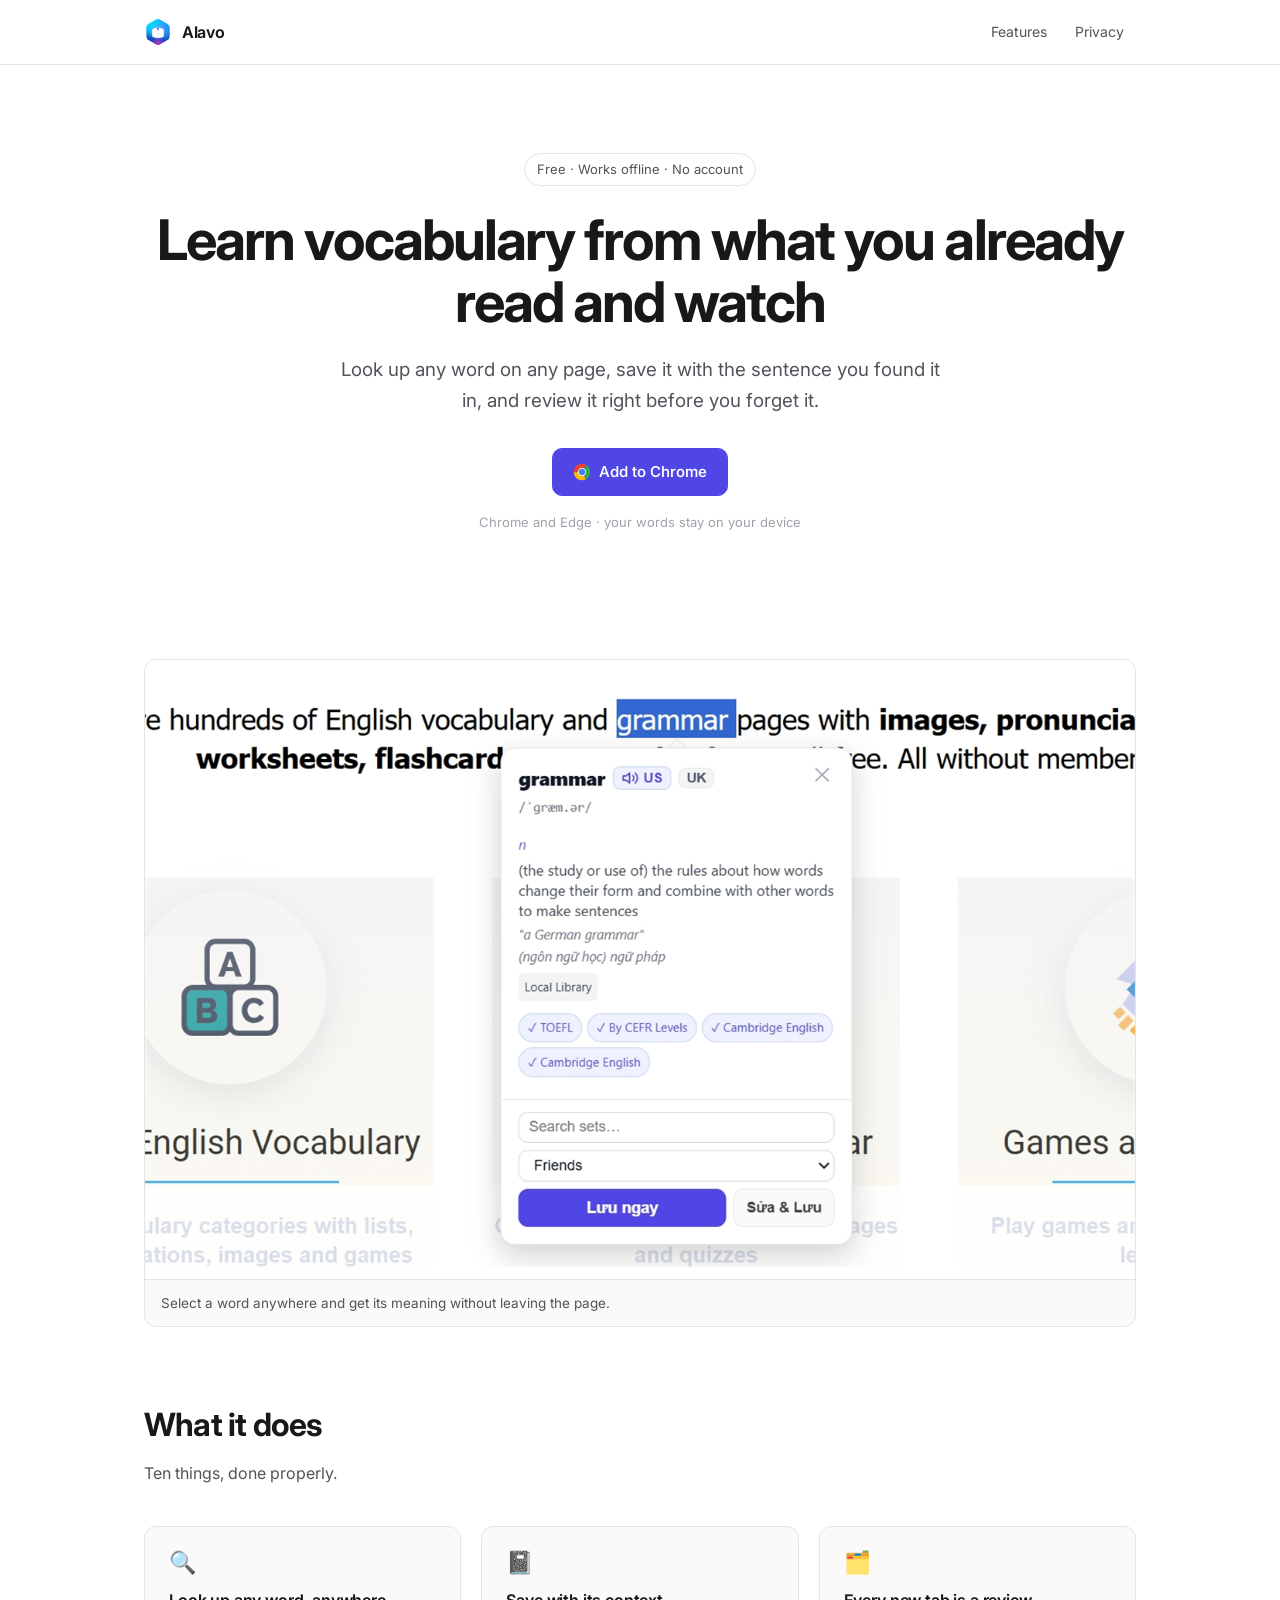
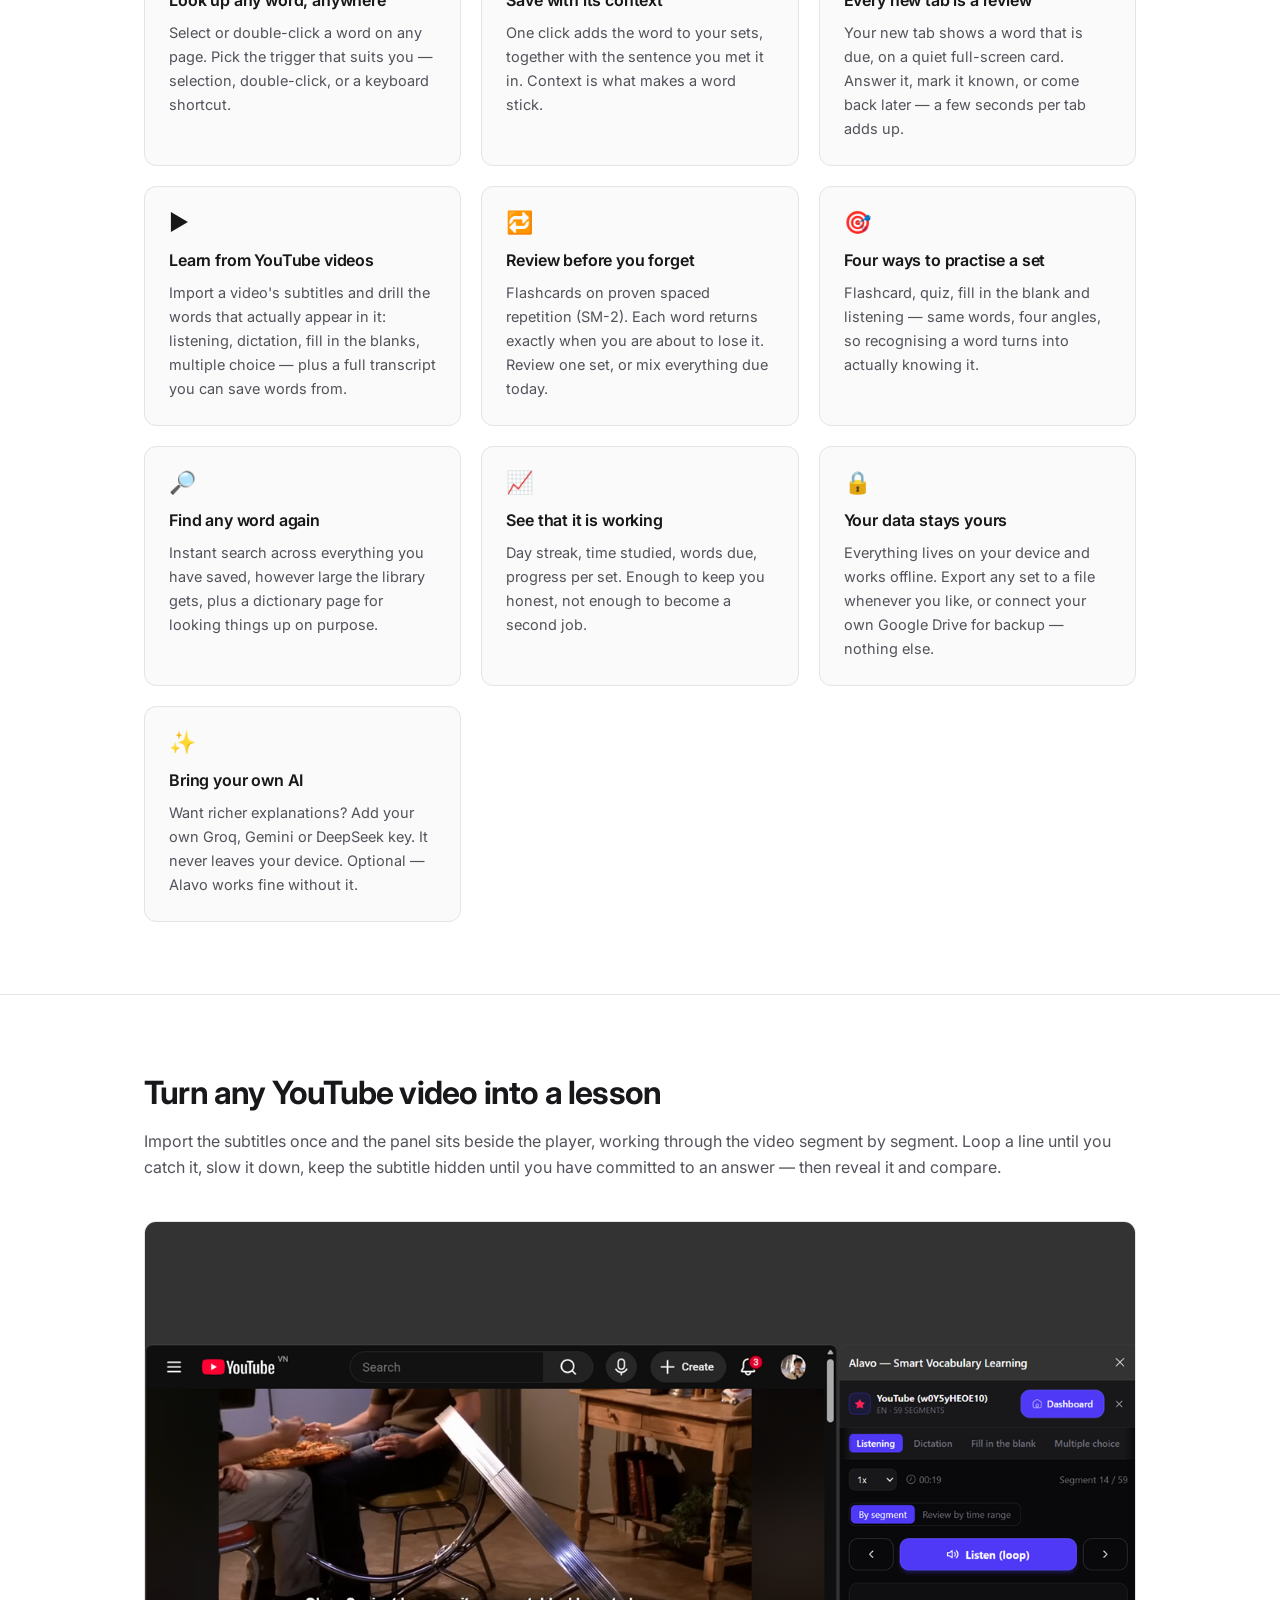
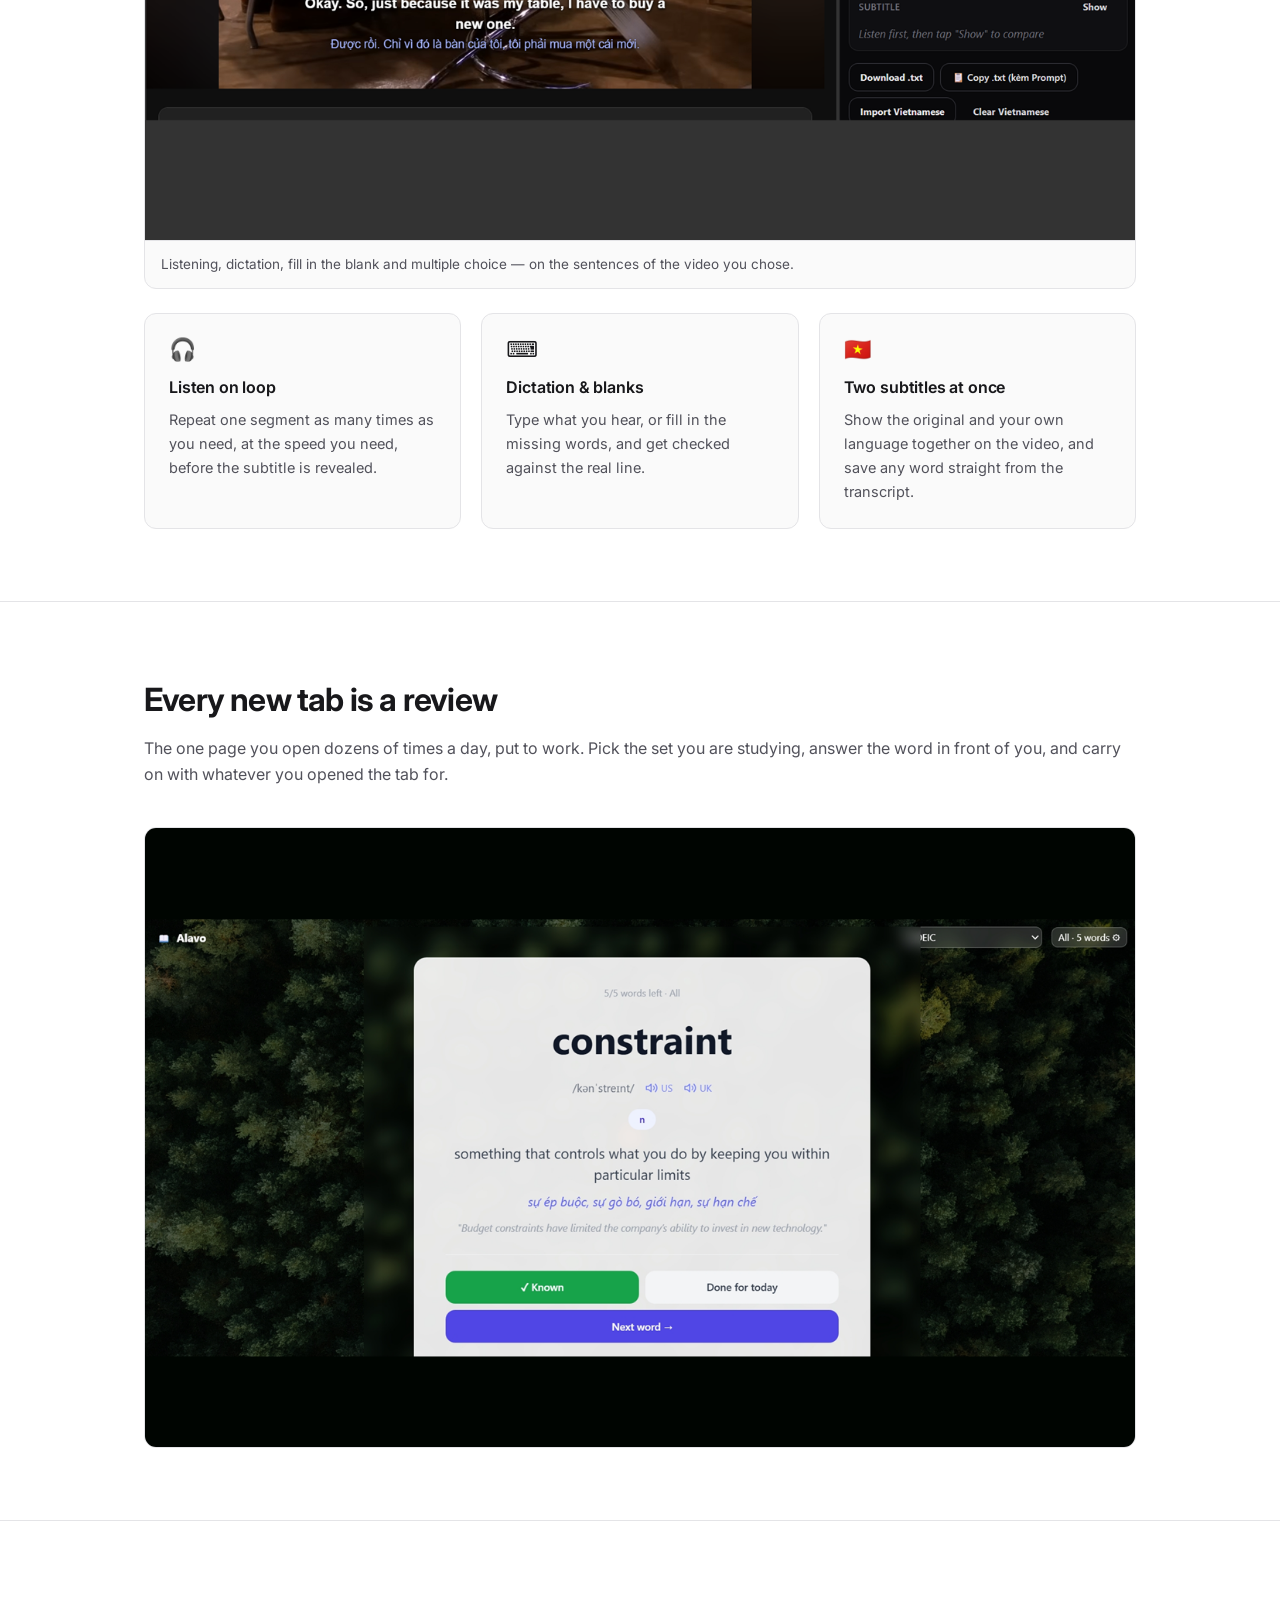
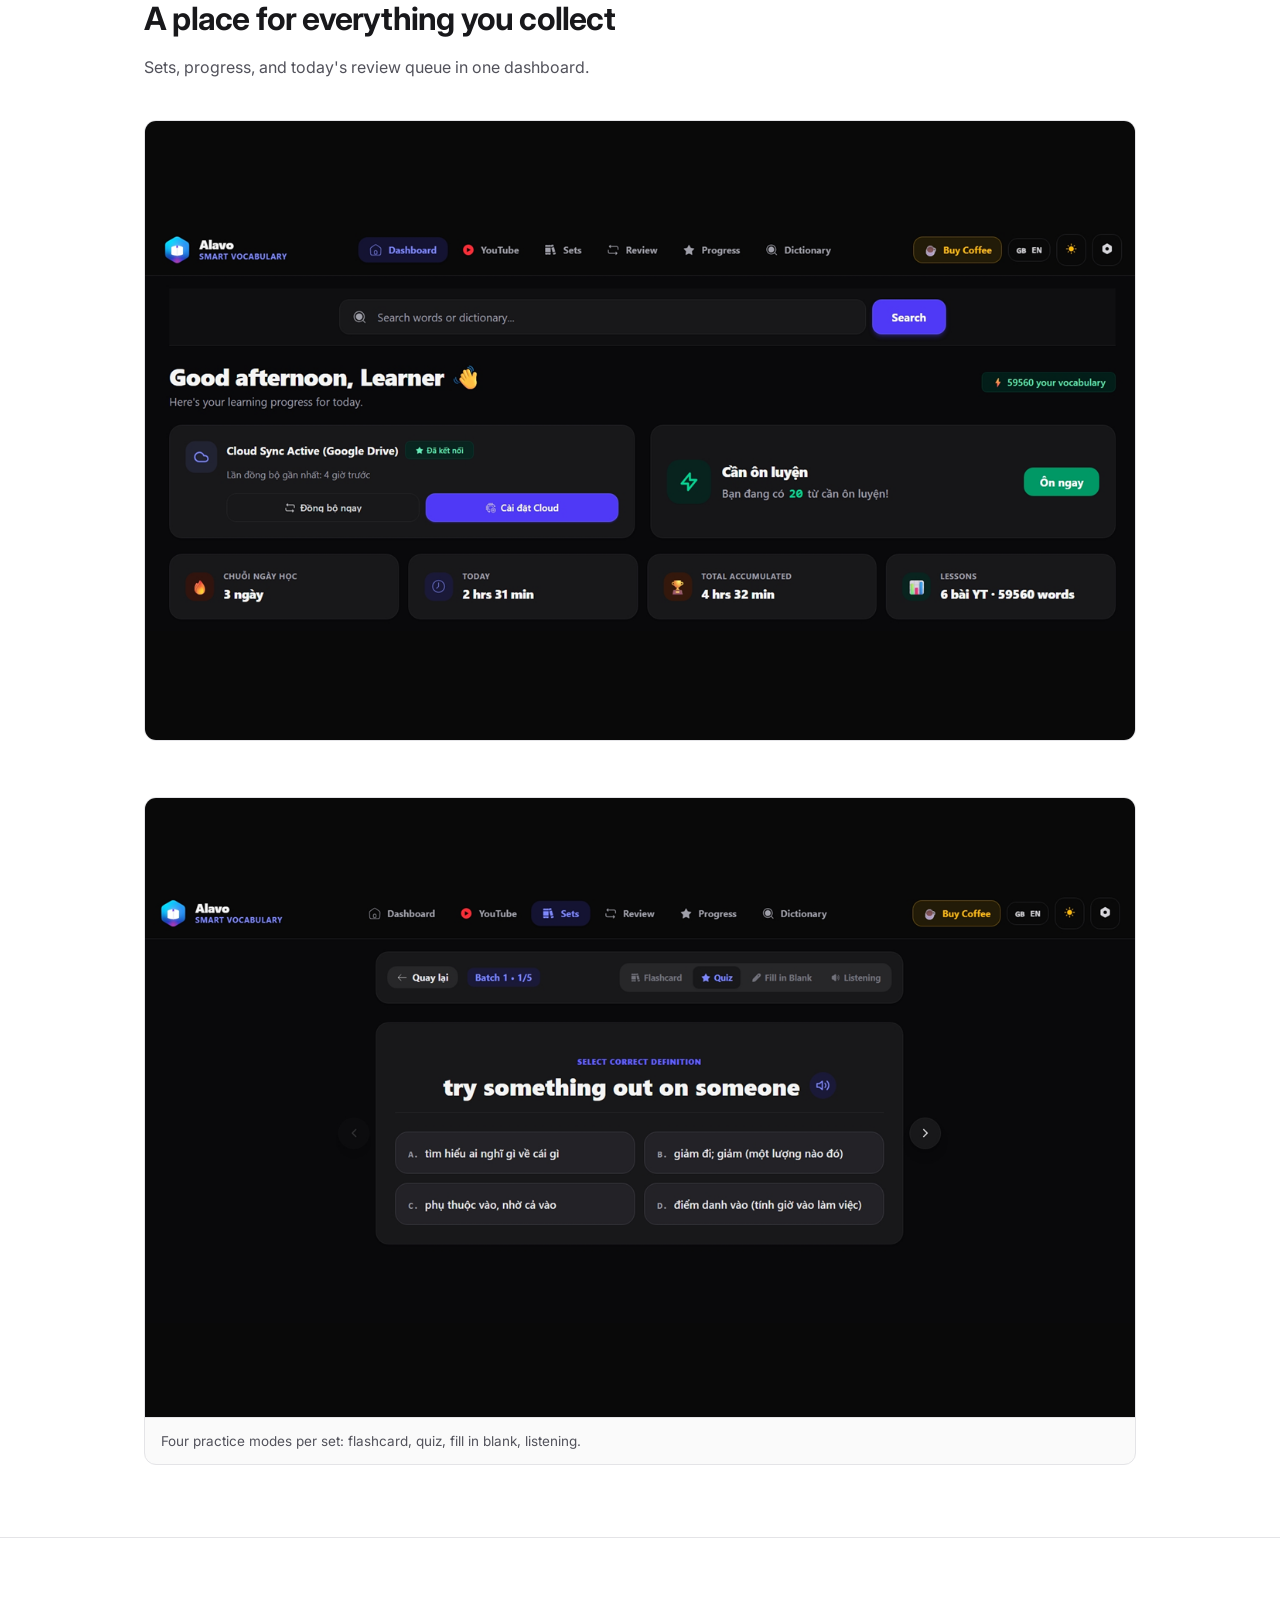
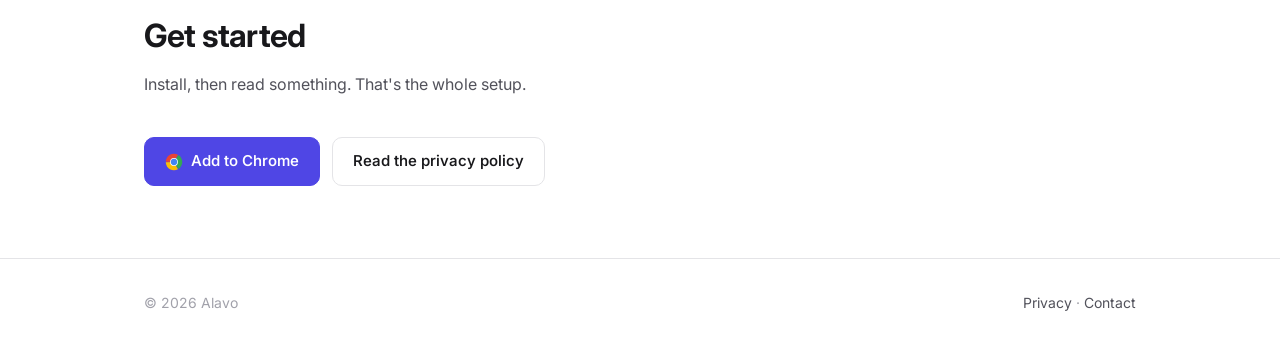
==== commit 58120fa3: "feat: Chrome logo on the install button; drop closed-source and APK links Repo is private, so the Gi" ====
--- a/index.html
+++ b/index.html
@@ -19,7 +19,6 @@
     <nav>
       <a href="#features">Features</a>
       <a href="privacy.html">Privacy</a>
-      <a href="https://github.com/HoangCaoPhi/vocabmaster-local">GitHub</a>
     </nav>
   </div>
 </header>
@@ -35,10 +34,8 @@
       </p>
       <div class="cta">
         <a class="btn btn-primary" href="https://chromewebstore.google.com/detail/conipkingmplphabcmllnggkppalmagj">
+          <img src="assets/chrome.svg" alt="" width="18" height="18">
           Add to Chrome
-        </a>
-        <a class="btn btn-ghost" href="https://github.com/HoangCaoPhi/vocabmaster-local/releases/latest">
-          Download for Chrome &amp; Edge
         </a>
       </div>
       <p class="cta-note">Chrome and Edge · your words stay on your device</p>
@@ -196,17 +193,11 @@
       <p class="section-lead">Install, then read something. That's the whole setup.</p>
       <div class="cta" style="justify-content:flex-start">
         <a class="btn btn-primary" href="https://chromewebstore.google.com/detail/conipkingmplphabcmllnggkppalmagj">
+          <img src="assets/chrome.svg" alt="" width="18" height="18">
           Add to Chrome
         </a>
-        <a class="btn btn-ghost" href="https://github.com/HoangCaoPhi/vocabmaster-local/releases/latest">
-          Android APK
-        </a>
         <a class="btn btn-ghost" href="privacy.html">Read the privacy policy</a>
       </div>
-      <p class="cta-note">
-        On Android, your words also sit on the home screen as a widget — one word, tappable to
-        hear it, no app to open.
-      </p>
     </div>
   </section>
 </main>
@@ -216,7 +207,6 @@
     <span>© 2026 Alavo</span>
     <span>
       <a href="privacy.html">Privacy</a> ·
-      <a href="https://github.com/HoangCaoPhi/vocabmaster-local">Source code</a> ·
       <a href="mailto:hoangcaophi11061999@gmail.com">Contact</a>
     </span>
   </div>
--- a/styles.css
+++ b/styles.css
@@ -104,6 +104,8 @@
 
 .btn:hover { transform: translateY(-1px); }
 
+.btn img { flex: none; width: 18px; height: 18px; }
+
 .btn-primary {
   background: var(--accent);
   border-color: var(--accent);
